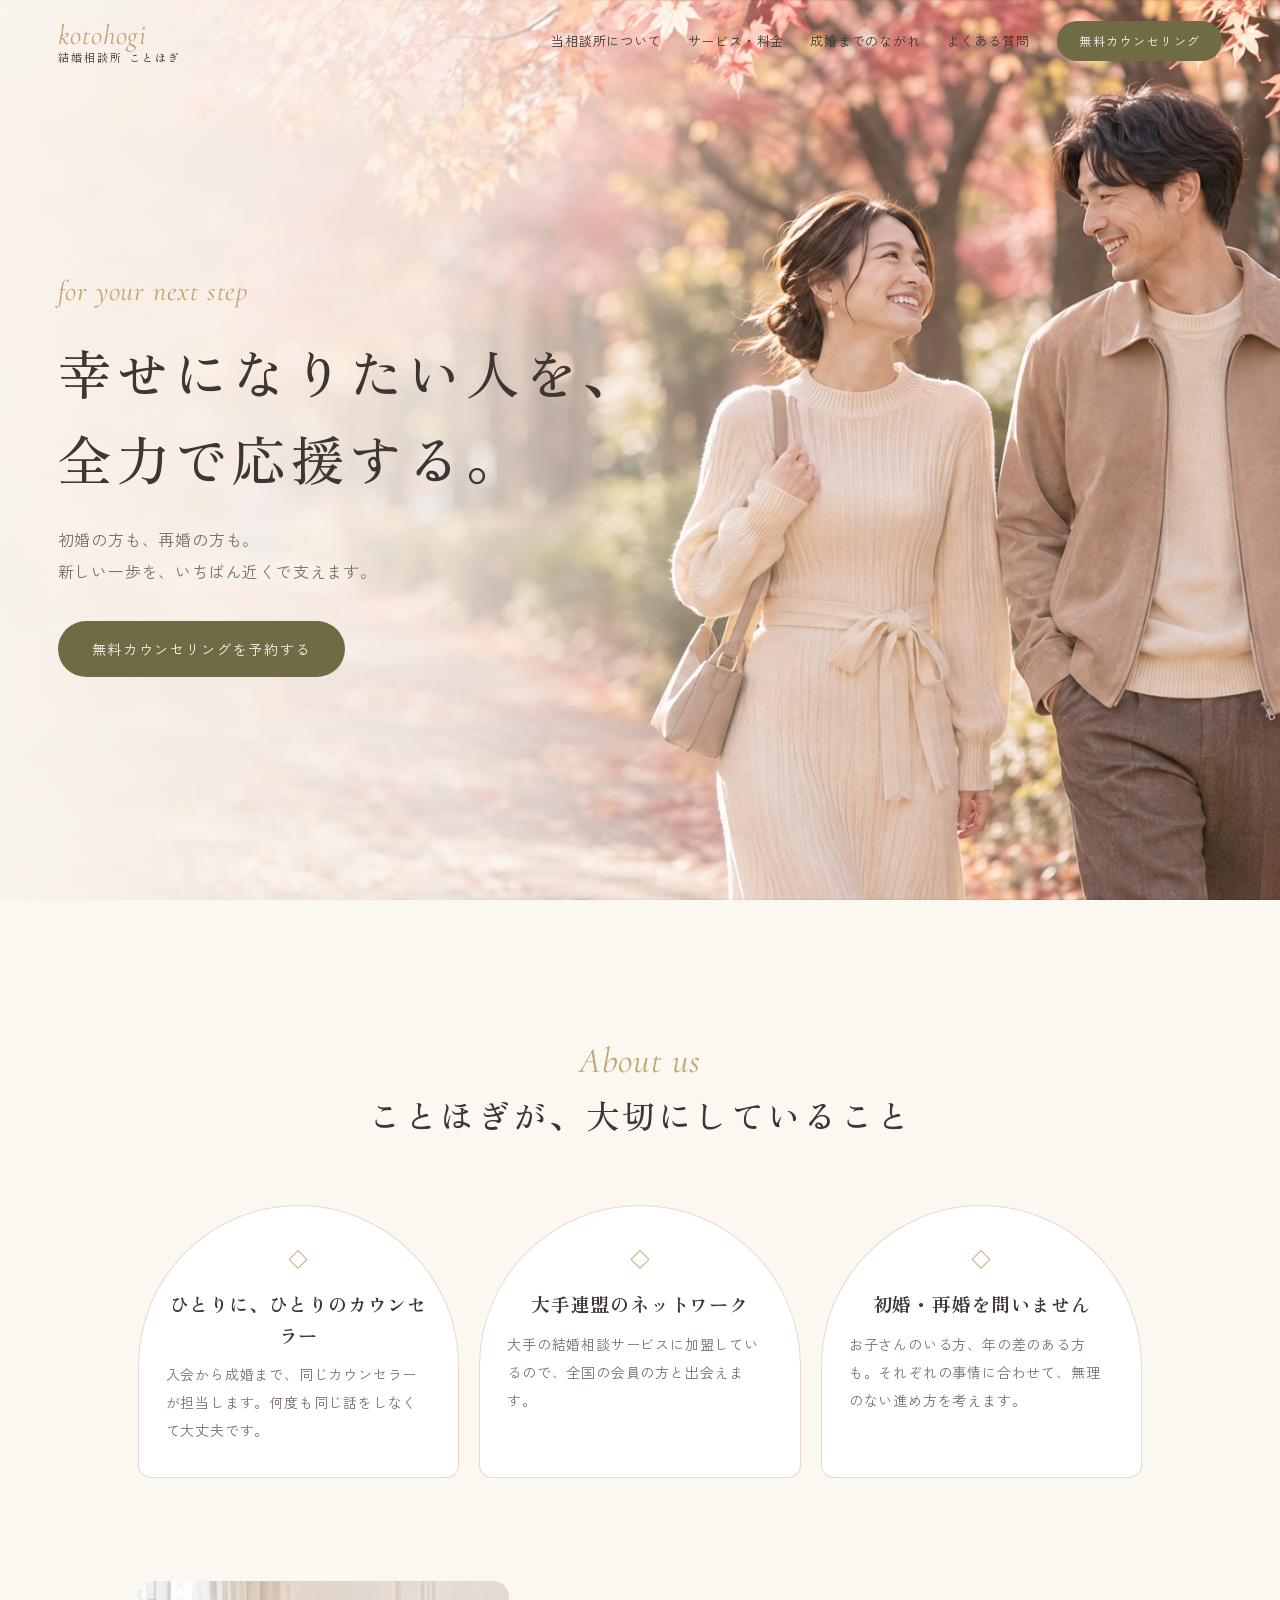
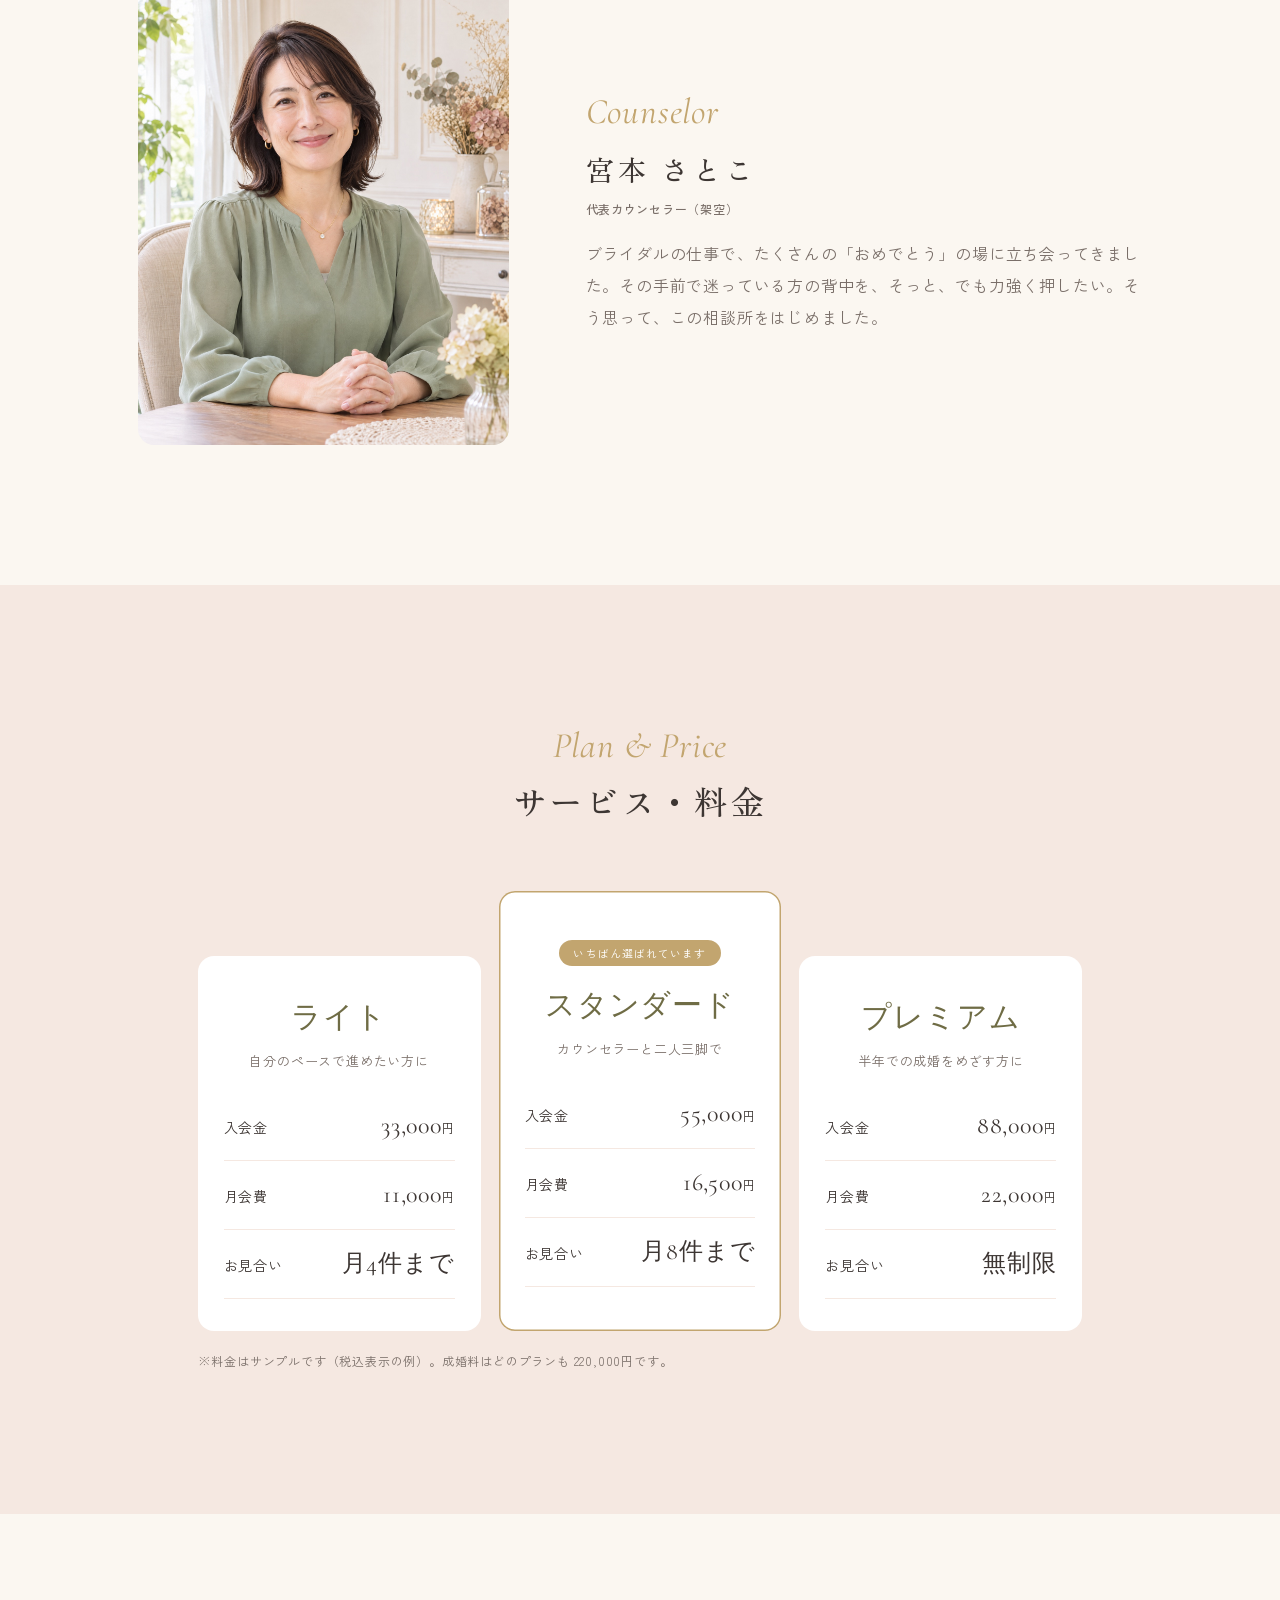
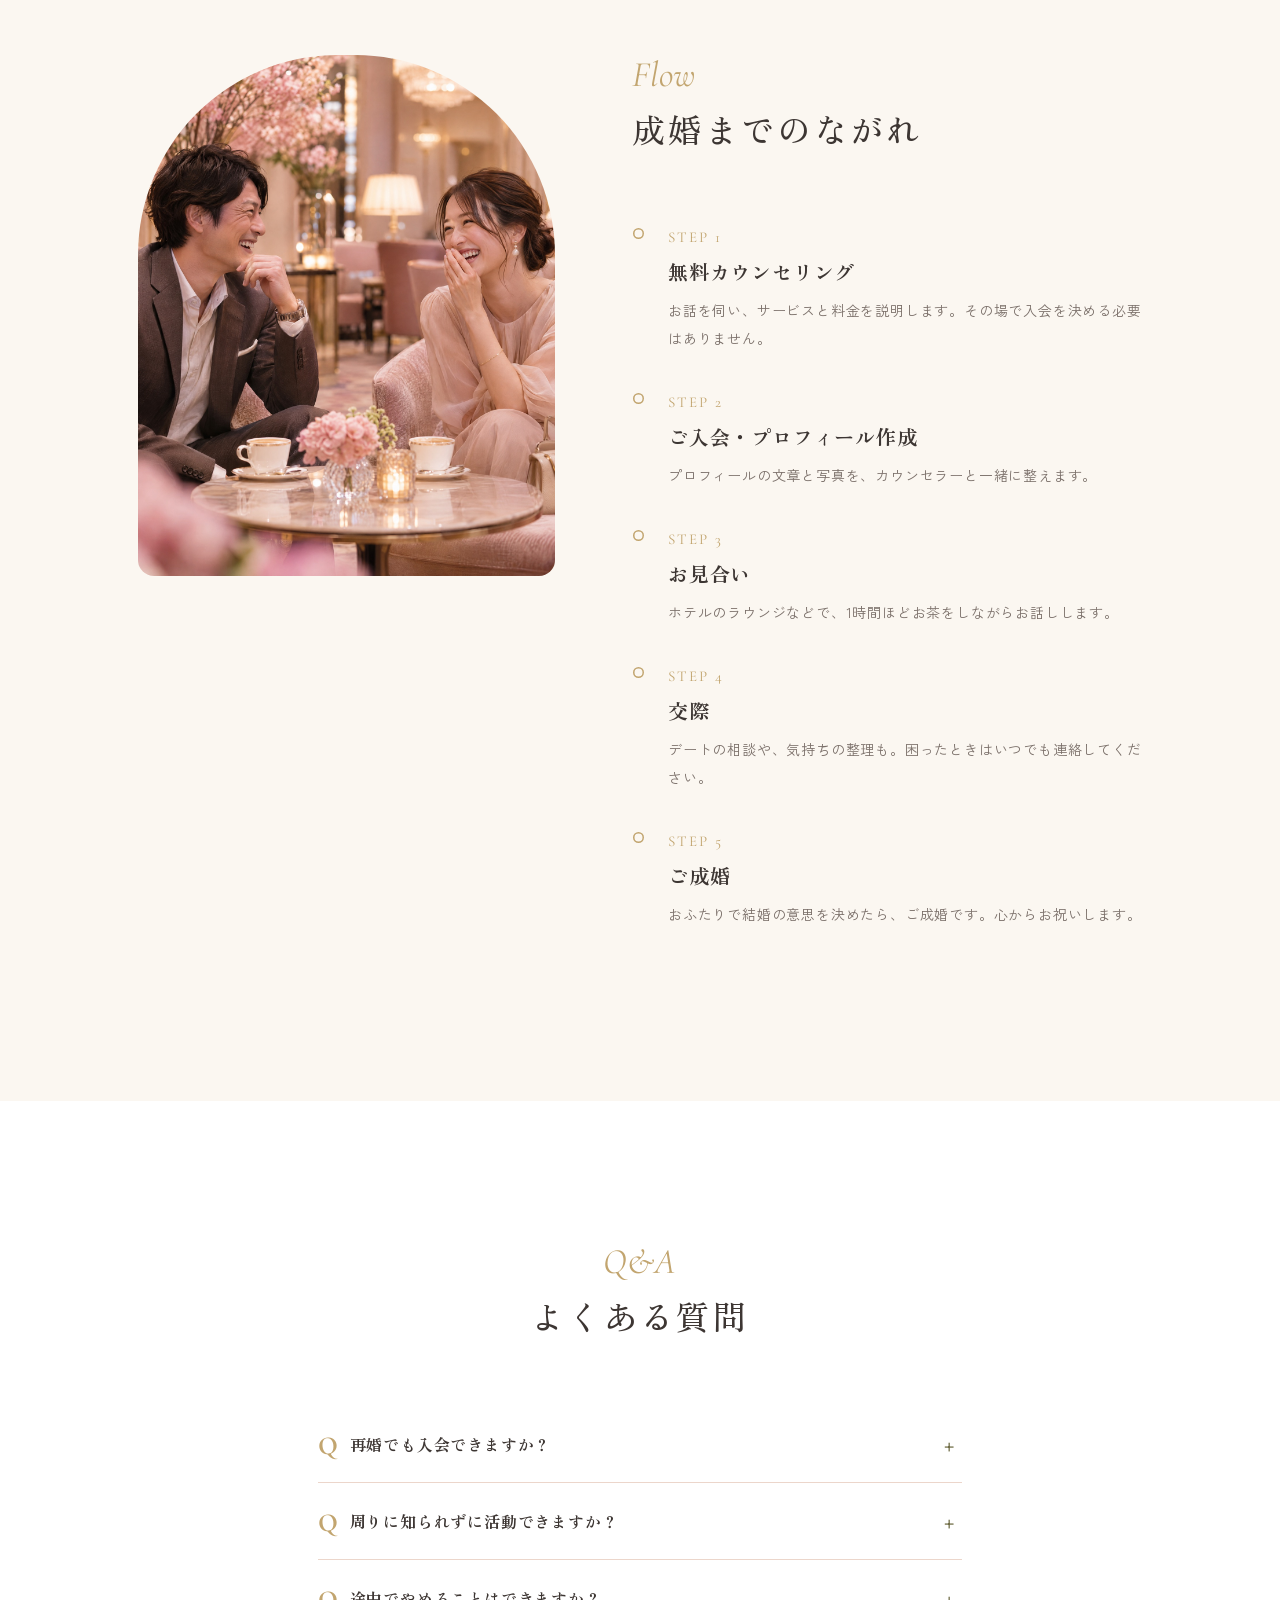
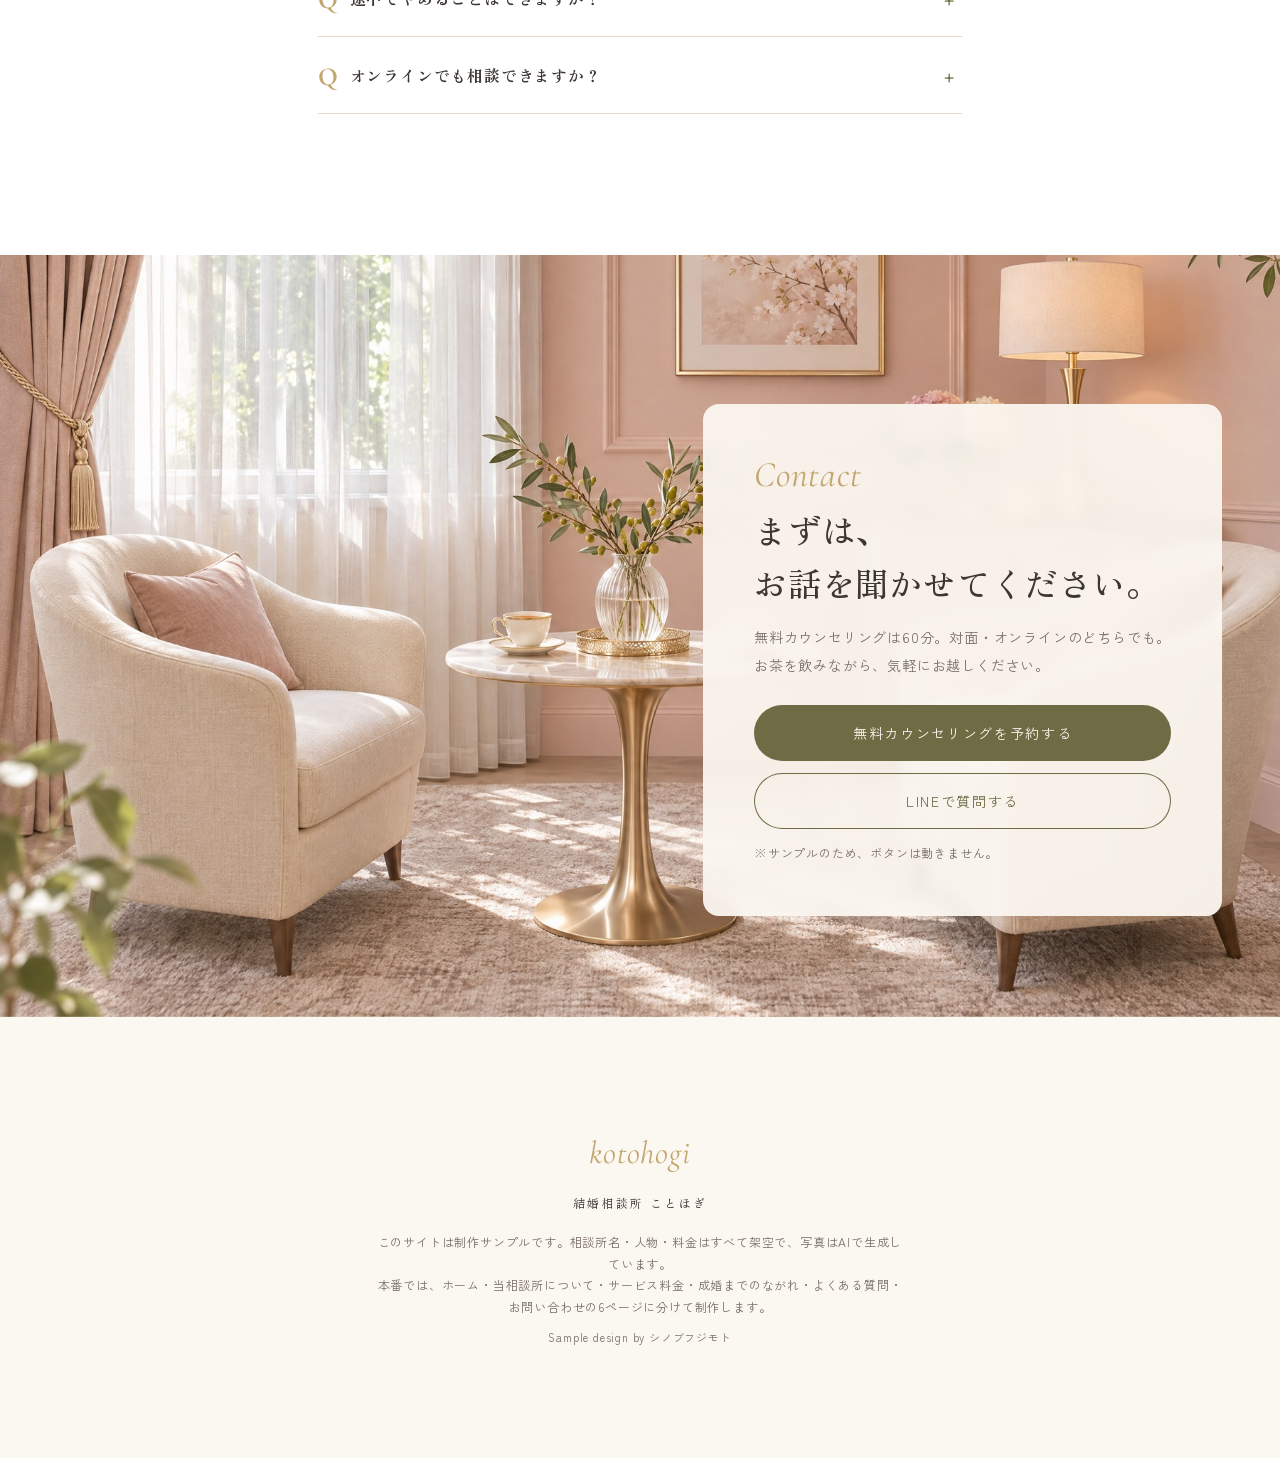
==== index.html @ 4674570c "Website sample (fictional, AI photos) Co-Authored-By: Claude Opus 5.5 <noreply@anthropic.com>" ====
<!doctype html>
<html lang="ja">
<head>
<meta charset="utf-8">
<meta name="viewport" content="width=device-width, initial-scale=1">
<meta name="robots" content="noindex, nofollow">
<title>結婚相談所 ことほぎ（サンプル）</title>
<meta name="description" content="結婚相談所のホームページのサンプル。相談所名・人物・料金はすべて架空です。">
<link rel="preconnect" href="https://fonts.googleapis.com">
<link rel="preconnect" href="https://fonts.gstatic.com" crossorigin>
<link href="https://fonts.googleapis.com/css2?family=Cormorant+Garamond:ital,wght@0,400;1,400&family=Zen+Old+Mincho:wght@500;700&family=Zen+Kaku+Gothic+New:wght@400;500;700&display=swap" rel="stylesheet">
<link rel="stylesheet" href="style.css?v=1">
<script>document.documentElement.classList.add('js');if(matchMedia('(prefers-reduced-motion: reduce)').matches)document.documentElement.classList.add('is-reduced');</script>
</head>
<body>

<header class="header">
  <a class="logo" href="#top" aria-label="ことほぎ トップへ"><span class="logo_en">kotohogi</span><span class="logo_ja">結婚相談所 ことほぎ</span></a>
  <nav class="nav" aria-label="サイト内">
    <a href="#about">当相談所について</a><a href="#plan">サービス・料金</a><a href="#flow">成婚までのながれ</a><a href="#faq">よくある質問</a>
  </nav>
  <a class="btn btn--sm" href="#contact">無料カウンセリング</a>
</header>

<main id="top">

  <section class="hero">
    <div class="hero_photo" data-open-photo><img src="photos/hero.jpg" alt="並木道を並んで歩く男女" width="1800" height="1012" fetchpriority="high"></div>
    <div class="hero_body">
      <p class="hero_en" data-open="1"><i>for your next step</i></p>
      <h1 class="hero_copy" data-open="2"><span>幸せになりたい人を、</span><span>全力で応援する。</span></h1>
      <p class="hero_lead" data-open="3">初婚の方も、再婚の方も。<br>新しい一歩を、いちばん近くで支えます。</p>
      <div data-open="4"><a class="btn" href="#contact">無料カウンセリングを予約する</a></div>
    </div>
  </section>

  <!-- 当相談所について -->
  <section class="about" id="about">
    <header class="secHead" data-up>
      <p class="secHead_en"><i>About us</i></p>
      <h2 class="secHead_ja">ことほぎが、<br class="sp">大切にしていること</h2>
    </header>
    <ul class="about_list" data-each>
      <li data-up><span class="about_icon" aria-hidden="true">◇</span><h3>ひとりに、ひとりのカウンセラー</h3><p>入会から成婚まで、同じカウンセラーが担当します。何度も同じ話をしなくて大丈夫です。</p></li>
      <li data-up><span class="about_icon" aria-hidden="true">◇</span><h3>大手連盟のネットワーク</h3><p>大手の結婚相談サービスに加盟しているので、全国の会員の方と出会えます。</p></li>
      <li data-up><span class="about_icon" aria-hidden="true">◇</span><h3>初婚・再婚を問いません</h3><p>お子さんのいる方、年の差のある方も。それぞれの事情に合わせて、無理のない進め方を考えます。</p></li>
    </ul>
    <div class="counselor">
      <div class="counselor_photo" data-reveal><img src="photos/counselor.jpg" alt="カウンセラーの宮本さん" width="1440" height="1800" loading="lazy"></div>
      <div class="counselor_body" data-each>
        <p class="secHead_en" data-up><i>Counselor</i></p>
        <h3 class="counselor_name" data-up>宮本 さとこ<small>代表カウンセラー（架空）</small></h3>
        <p class="counselor_text" data-up>ブライダルの仕事で、たくさんの「おめでとう」の場に立ち会ってきました。その手前で迷っている方の背中を、そっと、でも力強く押したい。そう思って、この相談所をはじめました。</p>
      </div>
    </div>
  </section>

  <!-- サービス・料金 -->
  <section class="plan" id="plan">
    <header class="secHead" data-up>
      <p class="secHead_en"><i>Plan &amp; Price</i></p>
      <h2 class="secHead_ja">サービス・料金</h2>
    </header>
    <div class="plan_list" data-each>
      <article class="pCard" data-up>
        <h3>ライト</h3><p class="pCard_for">自分のペースで進めたい方に</p>
        <dl><div><dt>入会金</dt><dd>33,000<small>円</small></dd></div><div><dt>月会費</dt><dd>11,000<small>円</small></dd></div><div><dt>お見合い</dt><dd>月4件まで</dd></div></dl>
      </article>
      <article class="pCard pCard--main" data-up>
        <p class="pCard_tag">いちばん選ばれています</p>
        <h3>スタンダード</h3><p class="pCard_for">カウンセラーと二人三脚で</p>
        <dl><div><dt>入会金</dt><dd>55,000<small>円</small></dd></div><div><dt>月会費</dt><dd>16,500<small>円</small></dd></div><div><dt>お見合い</dt><dd>月8件まで</dd></div></dl>
      </article>
      <article class="pCard" data-up>
        <h3>プレミアム</h3><p class="pCard_for">半年での成婚をめざす方に</p>
        <dl><div><dt>入会金</dt><dd>88,000<small>円</small></dd></div><div><dt>月会費</dt><dd>22,000<small>円</small></dd></div><div><dt>お見合い</dt><dd>無制限</dd></div></dl>
      </article>
    </div>
    <p class="note plan_note" data-up>※料金はサンプルです（税込表示の例）。成婚料はどのプランも 220,000円です。</p>
  </section>

  <!-- 成婚までのながれ -->
  <section class="flow" id="flow">
    <div class="flow_photo" data-reveal><img src="photos/meeting.jpg" alt="ホテルのラウンジで向かい合って笑う男女" width="1440" height="1800" loading="lazy"></div>
    <div class="flow_body">
      <header class="secHead secHead--left" data-up>
        <p class="secHead_en"><i>Flow</i></p>
        <h2 class="secHead_ja">成婚までのながれ</h2>
      </header>
      <div class="flow_track">
      <span class="flow_line" aria-hidden="true" data-grow></span>
      <ol class="flow_list">
        <li data-up><b>STEP 1</b><h3>無料カウンセリング</h3><p>お話を伺い、サービスと料金を説明します。その場で入会を決める必要はありません。</p></li>
        <li data-up><b>STEP 2</b><h3>ご入会・プロフィール作成</h3><p>プロフィールの文章と写真を、カウンセラーと一緒に整えます。</p></li>
        <li data-up><b>STEP 3</b><h3>お見合い</h3><p>ホテルのラウンジなどで、1時間ほどお茶をしながらお話しします。</p></li>
        <li data-up><b>STEP 4</b><h3>交際</h3><p>デートの相談や、気持ちの整理も。困ったときはいつでも連絡してください。</p></li>
        <li data-up><b>STEP 5</b><h3>ご成婚</h3><p>おふたりで結婚の意思を決めたら、ご成婚です。心からお祝いします。</p></li>
      </ol>
      </div>
    </div>
  </section>

  <!-- よくある質問 -->
  <section class="faq" id="faq">
    <header class="secHead" data-up>
      <p class="secHead_en"><i>Q&amp;A</i></p>
      <h2 class="secHead_ja">よくある質問</h2>
    </header>
    <div class="faq_list" data-each>
      <details data-up><summary>再婚でも入会できますか？</summary><div><p>はい、もちろんです。再婚の方や、お子さんのいる方も多く活動されています。</p></div></details>
      <details data-up><summary>周りに知られずに活動できますか？</summary><div><p>プロフィールは会員の方しか見られません。お知り合いに見つからないよう、表示を調整することもできます。</p></div></details>
      <details data-up><summary>途中でやめることはできますか？</summary><div><p>いつでも退会できます。退会の手続きに費用はかかりません。</p></div></details>
      <details data-up><summary>オンラインでも相談できますか？</summary><div><p>無料カウンセリングも、入会後の面談も、オンラインで受けられます。</p></div></details>
    </div>
  </section>

  <!-- お問い合わせ -->
  <section class="contact" id="contact" data-bar-end>
    <div class="contact_photo"><img data-parallax src="photos/room.jpg" alt="アイボリーの椅子が向かい合うカウンセリングルーム" width="1800" height="1350" loading="lazy"></div>
    <div class="contact_card" data-each>
      <p class="secHead_en" data-up><i>Contact</i></p>
      <h2 class="contact_h" data-up>まずは、<br>お話を聞かせてください。</h2>
      <p class="contact_text" data-up>無料カウンセリングは60分。対面・オンラインのどちらでも。<br>お茶を飲みながら、気軽にお越しください。</p>
      <div class="contact_btns" data-up>
        <a class="btn" href="#contact">無料カウンセリングを予約する</a>
        <a class="btn btn--line" href="#contact">LINEで質問する</a>
      </div>
      <p class="note" data-up>※サンプルのため、ボタンは動きません。</p>
    </div>
  </section>

</main>

<footer class="footer">
  <p class="footer_logo"><i>kotohogi</i><span>結婚相談所 ことほぎ</span></p>
  <p class="footer_note">このサイトは制作サンプルです。相談所名・人物・料金はすべて架空で、写真はAIで生成しています。<br>本番では、ホーム・当相談所について・サービス料金・成婚までのながれ・よくある質問・お問い合わせの6ページに分けて制作します。</p>
  <p class="footer_copy">Sample design by シノブフジモト</p>
</footer>

<nav class="spBar" aria-label="ご予約"><a href="#plan">料金を見る</a><a href="#contact">無料カウンセリング</a></nav>

<script src="vendor/gsap.min.js"></script>
<script src="vendor/ScrollTrigger.min.js"></script>
<script src="vendor/lenis.min.js"></script>
<script src="main.js?v=1"></script>
</body>
</html>
---- style.css ----
:root {
  --ivory: #fbf7f1;
  --pinkbeige: #ecd6cb;   /* 温かみのあるピンクベージュ */
  --pinkbeige2: #f5e8e1;
  --gold: #c2a56f;        /* シャンパンゴールド */
  --olive: #6f6c45;
  --sage: #a9b79e;
  --ink: #3d3633;
  --muted: #7a6f69;
  --en: "Cormorant Garamond", serif;
  --mincho: "Zen Old Mincho", serif;
  --jp: "Zen Kaku Gothic New", "Hiragino Sans", sans-serif;
  --ease-out: cubic-bezier(0.23, 1, 0.32, 1);
  --gutter: clamp(16px, 4.5vw, 72px);
  --max: 1120px;
}
*, *::before, *::after { box-sizing: border-box; }
html { -webkit-text-size-adjust: 100%; }
body { margin: 0; background: var(--ivory); color: var(--ink); font-family: var(--jp); font-size: 16px; line-height: 2; letter-spacing: .05em; overflow-x: hidden; }
img { display: block; max-width: 100%; height: auto; }
a { color: inherit; }
h1, h2, h3, p, dl, dd, ul, ol { margin: 0; padding: 0; }
ul, ol { list-style: none; }
:focus-visible { outline: 1.5px solid var(--olive); outline-offset: 4px; }
.note { font-size: 12px; color: var(--muted); }
.sp { display: none; }

.btn { display: inline-flex; align-items: center; justify-content: center; min-height: 56px; padding: 0 34px; border-radius: 999px; background: var(--olive); color: var(--ivory); text-decoration: none; font-size: 14px; letter-spacing: .12em; transition: background-color .3s ease, transform .16s var(--ease-out); }
.btn:active { transform: scale(.97); }
.btn--sm { min-height: 40px; padding: 0 22px; font-size: 12px; }
.btn--line { background: transparent; color: var(--olive); box-shadow: inset 0 0 0 1px var(--olive); }
@media (hover: hover) and (pointer: fine) { .btn:hover { background: #5d5a39; } .btn--line:hover { background: var(--pinkbeige2); } }

.header { position: fixed; inset: 0 0 auto; z-index: 50; display: flex; align-items: center; gap: 28px; padding: 20px var(--gutter); transition: background-color .4s ease, padding .4s var(--ease-out); }
.header.is-solid { background: rgba(251,247,241,.94); backdrop-filter: blur(10px); padding-block: 12px; box-shadow: 0 1px 0 rgba(194,165,111,.25); }
.logo { text-decoration: none; display: flex; flex-direction: column; line-height: 1.1; }
.logo_en { font-family: var(--en); font-style: italic; font-size: 28px; color: var(--gold); }
.logo_ja { font-family: var(--mincho); font-size: 11px; letter-spacing: .2em; }
.nav { display: flex; gap: 26px; margin-left: auto; font-size: 13px; }
.nav a { text-decoration: none; position: relative; }
.nav a::after { content: ""; position: absolute; left: 0; right: 0; bottom: -4px; height: 1px; background: var(--gold); transform: scaleX(0); transition: transform .35s var(--ease-out); }
@media (hover: hover) and (pointer: fine) { .nav a:hover::after { transform: scaleX(1); } }

/* 最初の画面 */
.hero { position: relative; min-height: 100svh; display: flex; align-items: center; padding: 120px var(--gutter) 80px; overflow: hidden; }
.hero_photo { position: absolute; inset: 0; z-index: -1; }
.hero_photo img { width: 100%; height: 100%; object-fit: cover; object-position: 65% 50%; }
.hero::after { content: ""; position: absolute; inset: 0; z-index: -1; background: linear-gradient(90deg, rgba(251,247,241,.92) 0%, rgba(251,247,241,.6) 36%, rgba(251,247,241,0) 62%); }
.hero_en { font-family: var(--en); font-size: clamp(22px, 2.2vw, 30px); color: var(--gold); }
.hero_copy { font-family: var(--mincho); font-weight: 500; font-size: clamp(34px, 4.2vw, 60px); line-height: 1.6; letter-spacing: .08em; margin-top: 10px; }
.hero_copy span { display: block; white-space: nowrap; }
.hero_lead { margin: 22px 0 34px; color: var(--muted); }

section { padding-block: clamp(96px, 11vw, 160px); }
.hero, .contact { padding-block: 0; }
.hero { padding-block: 120px 80px; }
.secHead { text-align: center; margin-bottom: clamp(44px, 5vw, 72px); padding-inline: var(--gutter); }
.secHead--left { text-align: left; padding-inline: 0; }
.secHead_en { font-family: var(--en); font-size: clamp(26px, 2.8vw, 38px); color: var(--gold); line-height: 1.1; }
.secHead_ja { font-family: var(--mincho); font-weight: 500; font-size: clamp(24px, 2.6vw, 34px); line-height: 1.6; letter-spacing: .1em; margin-top: 8px; }

/* 当相談所について */
.about_list { max-width: var(--max); margin-inline: auto; padding-inline: var(--gutter); display: grid; grid-template-columns: repeat(3, minmax(0, 1fr)); gap: 20px; }
.about_list li { background: #fff; padding: 34px 28px; border-radius: 200px 200px 16px 16px; text-align: center; box-shadow: inset 0 0 0 1px var(--pinkbeige); }
.about_icon { color: var(--gold); font-size: 20px; }
.about_list h3 { font-family: var(--mincho); font-weight: 700; font-size: 19px; margin-top: 10px; line-height: 1.6; }
.about_list p { margin-top: 10px; font-size: 14px; color: var(--muted); text-align: left; }
.counselor { max-width: var(--max); margin: clamp(64px, 8vw, 110px) auto 0; padding-inline: var(--gutter); display: grid; grid-template-columns: minmax(0, .8fr) minmax(0, 1.2fr); gap: clamp(32px, 6vw, 96px); align-items: center; }
.counselor_photo { border-radius: 16px; overflow: hidden; aspect-ratio: 4 / 5; max-width: 400px; }
.counselor_photo img { width: 100%; height: 100%; object-fit: cover; }
.counselor_name { font-family: var(--mincho); font-weight: 500; font-size: 28px; letter-spacing: .14em; margin-top: 10px; }
.counselor_name small { display: block; font-family: var(--jp); font-size: 12px; color: var(--muted); letter-spacing: .06em; }
.counselor_text { margin-top: 16px; color: var(--muted); }

/* サービス・料金 */
.plan { background: var(--pinkbeige2); }
.plan_list { max-width: 1000px; margin-inline: auto; padding-inline: var(--gutter); display: grid; grid-template-columns: repeat(3, minmax(0, 1fr)); gap: 18px; align-items: end; }
.pCard { background: #fff; border-radius: 16px; padding: 32px 26px; text-align: center; }
.pCard--main { padding-block: 44px; box-shadow: inset 0 0 0 1.5px var(--gold); }
.pCard_tag { display: inline-block; font-size: 11px; letter-spacing: .1em; color: #fff; background: var(--gold); padding: 2px 14px; border-radius: 999px; margin-bottom: 10px; }
.pCard h3 { font-family: var(--en); font-size: 30px; font-weight: 400; color: var(--olive); }
.pCard_for { font-size: 13px; color: var(--muted); }
.pCard dl { margin-top: 18px; text-align: left; }
.pCard dl div { display: flex; justify-content: space-between; align-items: baseline; padding: 10px 0; border-bottom: 1px solid var(--pinkbeige2); font-size: 14px; }
.pCard dd { font-family: var(--en); font-size: 24px; }
.pCard dd small { font-family: var(--jp); font-size: 12px; }
.plan_note { max-width: 1000px; margin: 18px auto 0; padding-inline: var(--gutter); }

/* 成婚までのながれ */
.flow { max-width: var(--max); margin-inline: auto; padding-inline: var(--gutter); display: grid; grid-template-columns: minmax(0, .9fr) minmax(0, 1.1fr); gap: clamp(32px, 6vw, 96px); align-items: start; }
.flow_photo { position: sticky; top: 110px; border-radius: 200px 200px 16px 16px; overflow: hidden; aspect-ratio: 4 / 5; }
.flow_photo img { width: 100%; height: 100%; object-fit: cover; }
.flow_track { position: relative; }
.flow_list { position: relative; padding-left: 36px; }
.flow_line { position: absolute; left: 6px; top: 10px; bottom: 10px; width: 1px; background: var(--gold); transform-origin: top; }
.flow_list li { position: relative; padding-bottom: 32px; }
.flow_list li::before { content: ""; position: absolute; left: -35px; top: 9px; width: 11px; height: 11px; border-radius: 50%; background: var(--ivory); box-shadow: inset 0 0 0 1.5px var(--gold); }
.flow_list b { font-family: var(--en); font-weight: 400; font-size: 15px; color: var(--gold); letter-spacing: .14em; }
.flow_list h3 { font-family: var(--mincho); font-weight: 700; font-size: 20px; }
.flow_list p { font-size: 14px; color: var(--muted); margin-top: 4px; }

/* よくある質問 */
.faq { background: #fff; }
.faq_list { max-width: 760px; margin-inline: auto; padding-inline: var(--gutter); }
.faq details { border-bottom: 1px solid var(--pinkbeige); }
.faq summary { list-style: none; cursor: pointer; padding: 22px 44px 22px 2em; position: relative; font-family: var(--mincho); font-weight: 700; font-size: 16px; }
.faq summary::-webkit-details-marker { display: none; }
.faq summary::before { content: "Q"; position: absolute; left: 0; top: 14px; font-family: var(--en); font-size: 26px; color: var(--gold); }
.faq summary::after { content: "+"; position: absolute; right: 8px; top: 50%; transform: translateY(-50%); font-family: var(--en); font-size: 26px; color: var(--olive); transition: transform .3s var(--ease-out); }
.faq details[open] summary::after { transform: translateY(-50%) rotate(45deg); }
.faq details > div { padding: 0 0 22px 2em; color: var(--muted); font-size: 15px; }
@supports (interpolate-size: allow-keywords) {
  :root { interpolate-size: allow-keywords; }
  .faq details::details-content { height: 0; overflow: clip; transition: height .35s var(--ease-out), content-visibility .35s allow-discrete; }
  .faq details[open]::details-content { height: auto; }
}

/* お問い合わせ */
.contact { position: relative; min-height: 90vh; display: flex; align-items: center; justify-content: flex-end; padding: 80px var(--gutter); overflow: hidden; }
.contact_photo { position: absolute; inset: 0; z-index: -1; overflow: hidden; }
.contact_photo img { width: 100%; height: 116%; object-fit: cover; margin-top: -8%; }
.contact_card { background: rgba(251,247,241,.94); backdrop-filter: blur(6px); border-radius: 16px; padding: clamp(32px, 4vw, 56px); max-width: 580px; }
.contact_h { font-family: var(--mincho); font-weight: 500; font-size: clamp(24px, 2.6vw, 34px); line-height: 1.6; margin-top: 8px; }
.contact_text { margin-top: 14px; color: var(--muted); font-size: 14px; }
.contact_btns { display: grid; gap: 12px; margin: 26px 0 12px; }

.footer { text-align: center; padding: 56px var(--gutter) 110px; }
.footer_logo i { display: block; font-family: var(--en); font-size: 32px; color: var(--gold); }
.footer_logo span { font-family: var(--mincho); font-size: 12px; letter-spacing: .2em; }
.footer_note { margin: 14px auto 0; max-width: 44em; font-size: 12px; color: var(--muted); line-height: 1.8; }
.footer_copy { margin-top: 8px; font-size: 11px; color: var(--muted); }

.spBar { display: none; }

.js [data-up], .js [data-open], .js .header { opacity: 0; }
.js [data-up] { transform: translateY(24px); }

@media (max-width: 1000px) { .nav { display: none; } .header .btn { margin-left: auto; } }

@media (max-width: 760px) {
  body { font-size: 15px; }
  .sp { display: inline; }
  .header .btn { display: none; }
  .hero { align-items: flex-end; padding-bottom: 64px; }
  .hero::after { background: linear-gradient(0deg, rgba(251,247,241,.96) 0%, rgba(251,247,241,.82) 40%, rgba(251,247,241,0) 70%); }
  .hero_photo img { object-position: 72% 30%; }
  .hero_copy { font-size: clamp(26px, 7.6vw, 32px); }
  .hero_lead { font-size: 14px; margin: 14px 0 24px; }
  .hero .btn { width: 100%; }
  .about_list, .plan_list { grid-template-columns: 1fr; }
  .counselor, .flow { grid-template-columns: 1fr; }
  .counselor_photo { max-width: 260px; margin: 0 auto; }
  .flow_photo { position: static; aspect-ratio: 4 / 3.6; border-radius: 140px 140px 16px 16px; }
  .contact { min-height: 0; padding-top: 220px; justify-content: stretch; }
  .contact_card { max-width: none; }
  .spBar { display: grid; grid-template-columns: 1fr 1.4fr; gap: 8px; position: fixed; z-index: 60; left: 0; right: 0; bottom: 0; padding: 10px 12px calc(10px + env(safe-area-inset-bottom)); background: rgba(251,247,241,.95); backdrop-filter: blur(10px); box-shadow: 0 -1px 0 rgba(194,165,111,.3); transform: translateY(110%); transition: transform .45s var(--ease-out); }
  .spBar.is-on { transform: none; }
  .spBar a { display: flex; align-items: center; justify-content: center; min-height: 48px; border-radius: 999px; text-decoration: none; font-size: 14px; box-shadow: inset 0 0 0 1px var(--olive); color: var(--olive); }
  .spBar a + a { background: var(--olive); color: var(--ivory); box-shadow: none; }
}

@media (prefers-reduced-motion: reduce) {
  .js [data-up], .js [data-open], .js .header { opacity: 1; transform: none; }
}
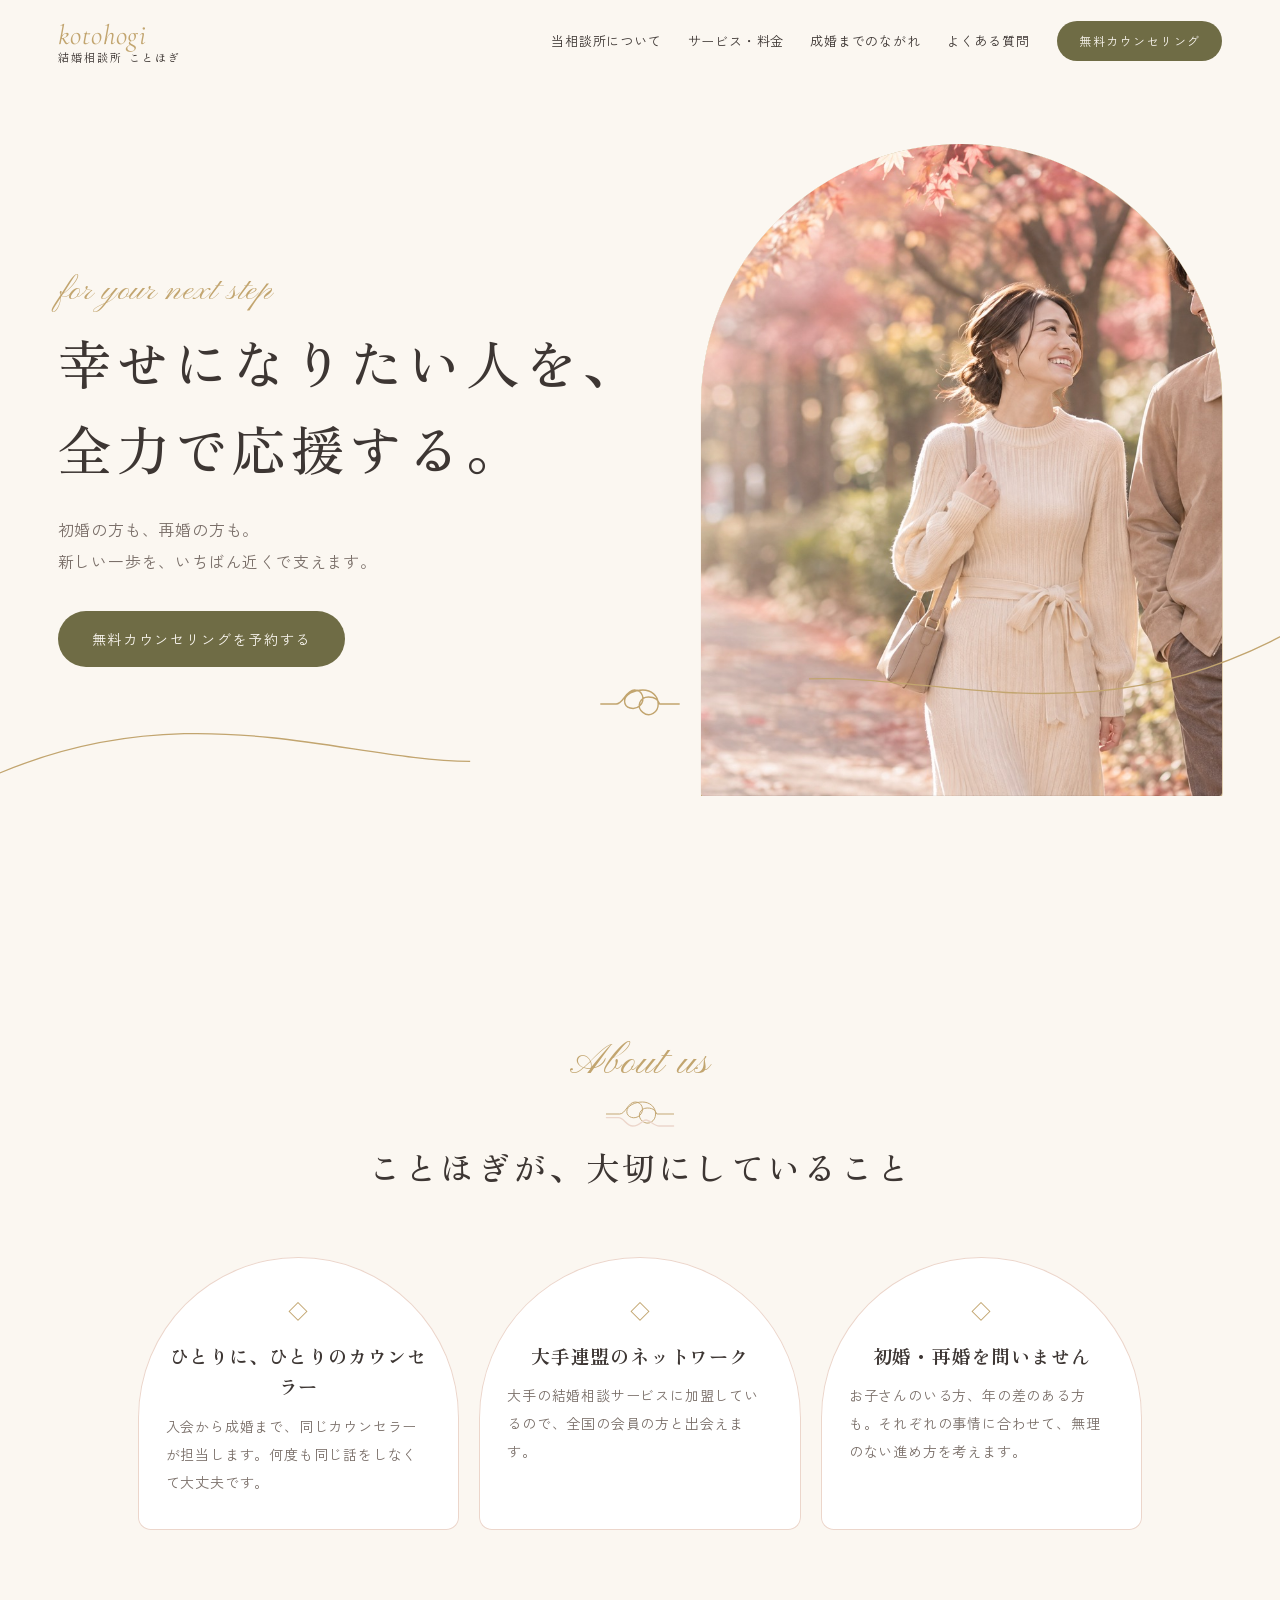
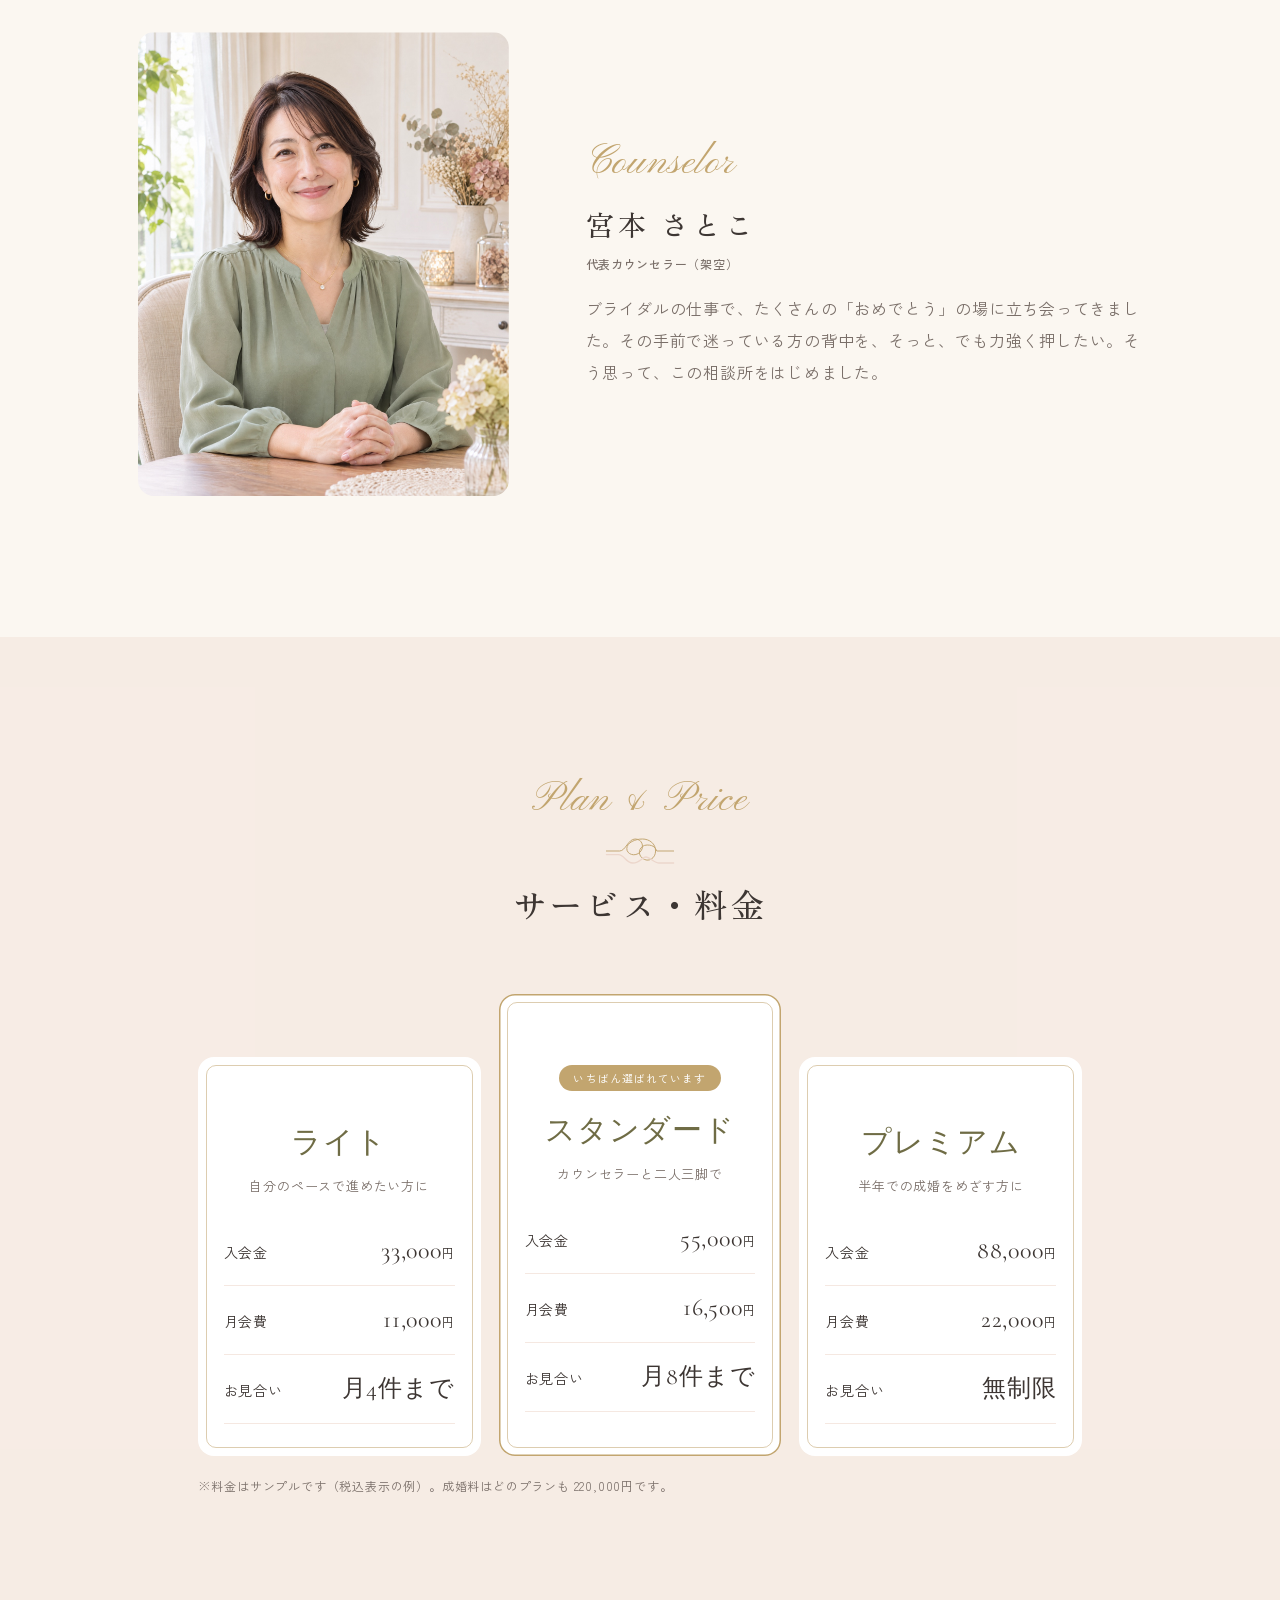
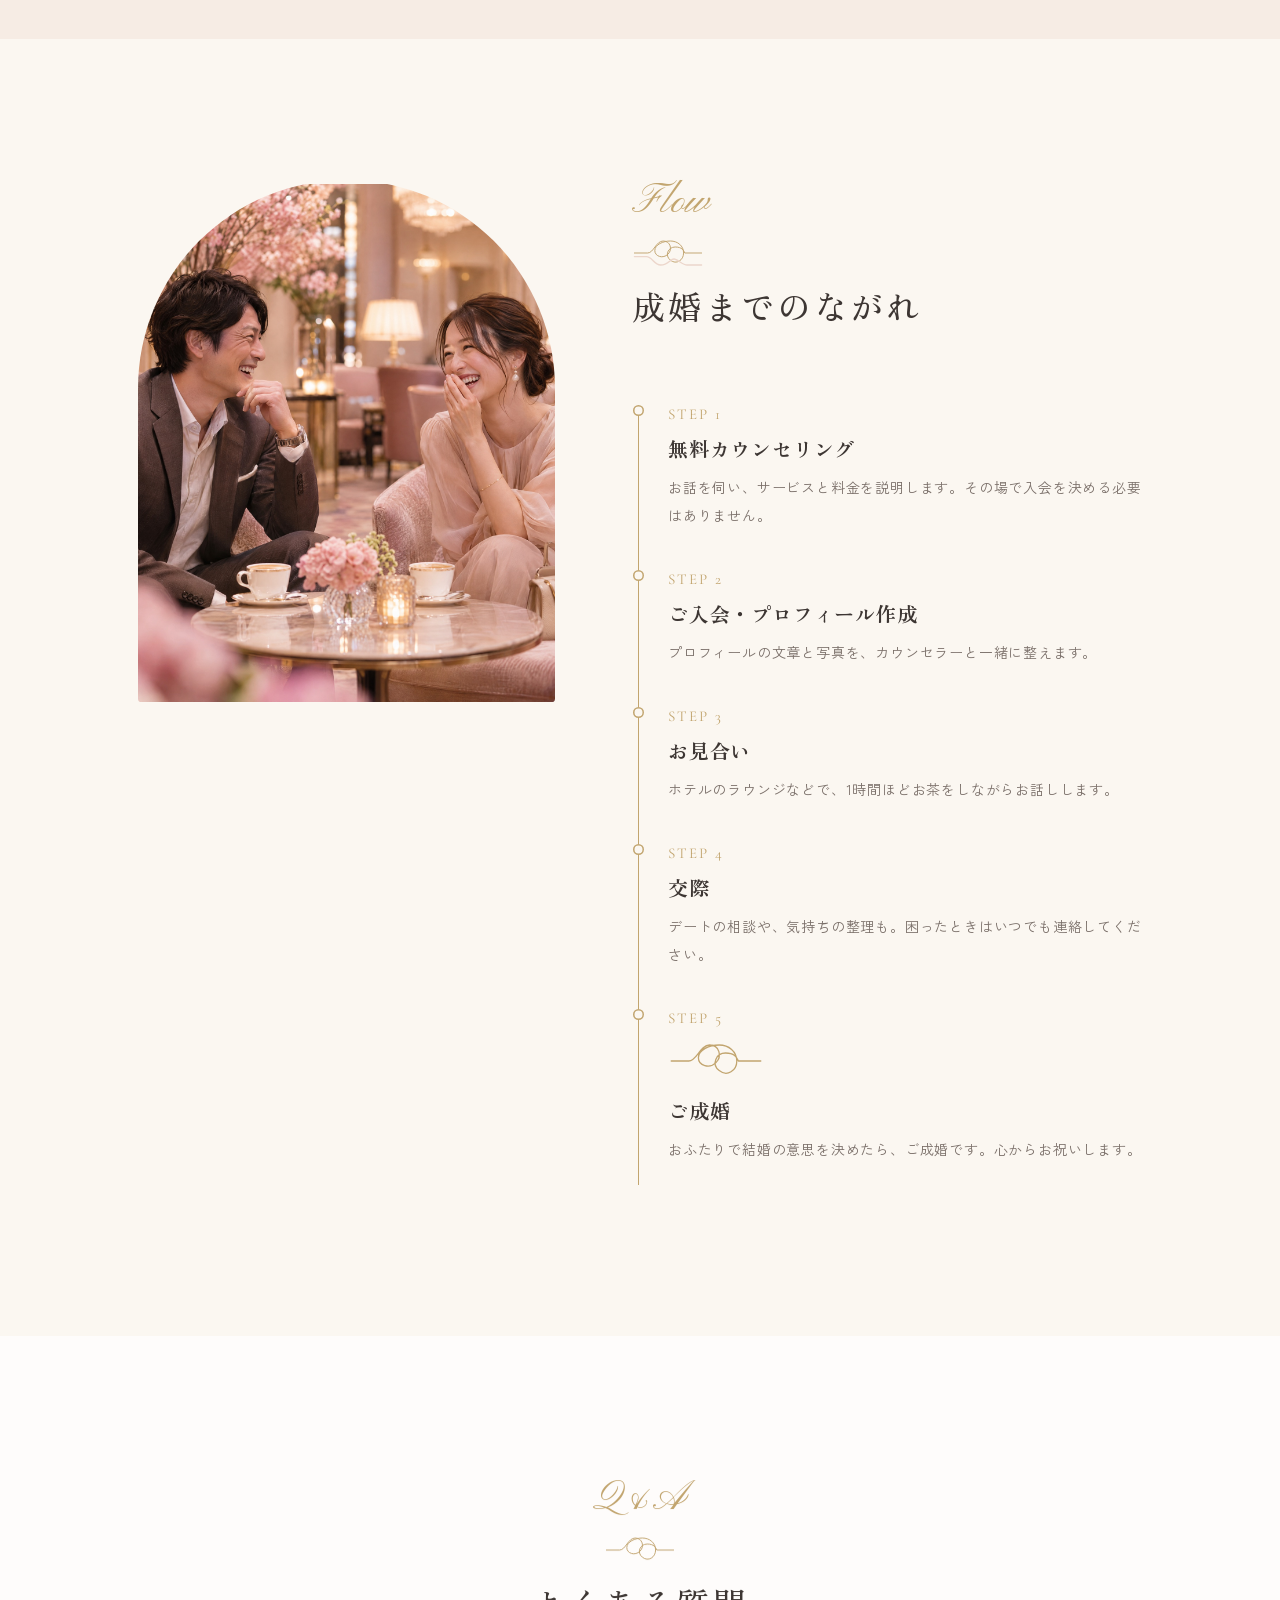
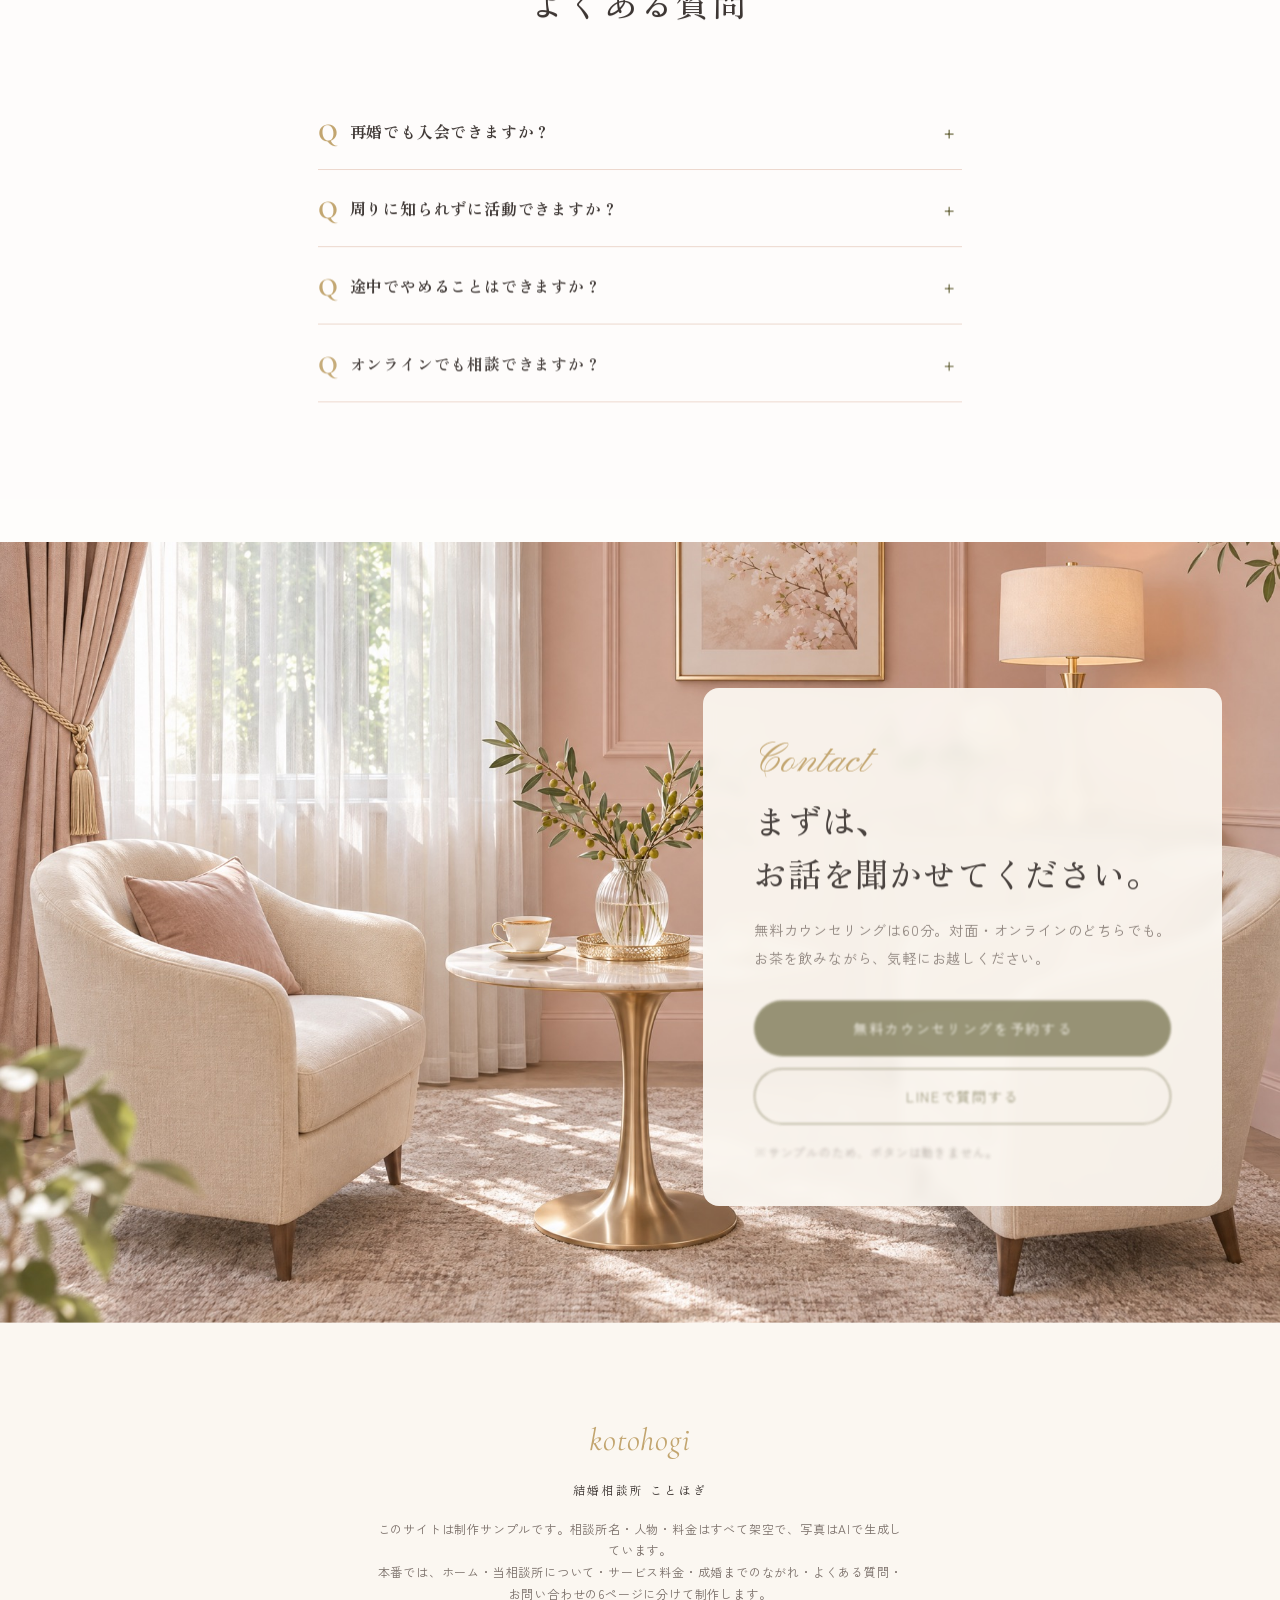
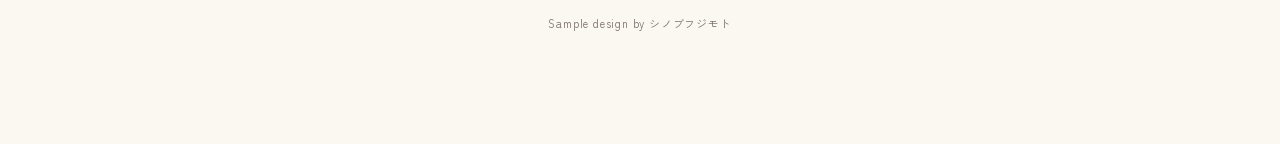
==== commit 8afd2a15: "v2: theme-specific illustrations and motion (no shared skeleton) Co-Authored-By: Claude Opus 5.5 <no" ====
--- a/index.html
+++ b/index.html
@@ -8,11 +8,13 @@
 <meta name="description" content="結婚相談所のホームページのサンプル。相談所名・人物・料金はすべて架空です。">
 <link rel="preconnect" href="https://fonts.googleapis.com">
 <link rel="preconnect" href="https://fonts.gstatic.com" crossorigin>
-<link href="https://fonts.googleapis.com/css2?family=Cormorant+Garamond:ital,wght@0,400;1,400&family=Zen+Old+Mincho:wght@500;700&family=Zen+Kaku+Gothic+New:wght@400;500;700&display=swap" rel="stylesheet">
-<link rel="stylesheet" href="style.css?v=1">
+<link href="https://fonts.googleapis.com/css2?family=Cormorant+Garamond:ital,wght@0,400;1,400&family=Pinyon+Script&family=Zen+Old+Mincho:wght@500;700&family=Zen+Kaku+Gothic+New:wght@400;500;700&display=swap" rel="stylesheet">
+<link rel="stylesheet" href="style.css?v=2">
 <script>document.documentElement.classList.add('js');if(matchMedia('(prefers-reduced-motion: reduce)').matches)document.documentElement.classList.add('is-reduced');</script>
 </head>
 <body>
+<!-- 読み込み中：金の輪が描かれて、星がきらっと光る -->
+<div class="loader" aria-hidden="true"><svg class="loader_ring" viewBox="0 0 100 100"><circle pathLength="1" cx="50" cy="56" r="30"/><path class="loader_star" d="M50 14l3 8 8 3-8 3-3 8-3-8-8-3 8-3z"/></svg><p class="loader_word">Welcome</p></div>
 
 <header class="header">
   <a class="logo" href="#top" aria-label="ことほぎ トップへ"><span class="logo_en">kotohogi</span><span class="logo_ja">結婚相談所 ことほぎ</span></a>
@@ -23,11 +25,17 @@
 </header>
 
 <main id="top">
+  <svg class="thread" aria-hidden="true"><path pathLength="1" d=""/></svg>
 
   <section class="hero">
-    <div class="hero_photo" data-open-photo><img src="photos/hero.jpg" alt="並木道を並んで歩く男女" width="1800" height="1012" fetchpriority="high"></div>
+    <div class="hero_photo"><img src="photos/hero.jpg" alt="並木道を並んで歩く男女" width="1800" height="1012" fetchpriority="high"></div>
+    <svg class="hero_threads" viewBox="0 0 1000 200" preserveAspectRatio="none" aria-hidden="true">
+      <path class="th th--l" pathLength="1" d="M-10 150 C 200 60, 350 190, 470 110"/>
+      <path class="th th--r" pathLength="1" d="M1010 40 C 800 150, 650 20, 530 110"/>
+    </svg>
+    <svg class="hero_knot" viewBox="0 0 120 60" aria-hidden="true"><path pathLength="1" d="M4 30h22c10 0 14-20 26-20s16 14 8 22-22 4-22-6 14-16 26-16 22 8 22 20-12 20-22 12-4-22 8-22 14 6 16 10h28"/></svg>
     <div class="hero_body">
-      <p class="hero_en" data-open="1"><i>for your next step</i></p>
+      <p class="hero_en" data-open="1">for your next step</p>
       <h1 class="hero_copy" data-open="2"><span>幸せになりたい人を、</span><span>全力で応援する。</span></h1>
       <p class="hero_lead" data-open="3">初婚の方も、再婚の方も。<br>新しい一歩を、いちばん近くで支えます。</p>
       <div data-open="4"><a class="btn" href="#contact">無料カウンセリングを予約する</a></div>
@@ -37,7 +45,8 @@
   <!-- 当相談所について -->
   <section class="about" id="about">
     <header class="secHead" data-up>
-      <p class="secHead_en"><i>About us</i></p>
+      <p class="secHead_en">About us</p>
+      <svg class="knot knot--head" viewBox="0 0 120 60" aria-hidden="true"><path pathLength="1" d="M4 30h22c10 0 14-20 26-20s16 14 8 22-22 4-22-6 14-16 26-16 22 8 22 20-12 20-22 12-4-22 8-22 14 6 16 10h28"/><path pathLength="1" d="M4 36h20c10 0 12 14 24 14s16-10 22-10 14 10 22 10h24"/></svg>
       <h2 class="secHead_ja">ことほぎが、<br class="sp">大切にしていること</h2>
     </header>
     <ul class="about_list" data-each>
@@ -48,7 +57,7 @@
     <div class="counselor">
       <div class="counselor_photo" data-reveal><img src="photos/counselor.jpg" alt="カウンセラーの宮本さん" width="1440" height="1800" loading="lazy"></div>
       <div class="counselor_body" data-each>
-        <p class="secHead_en" data-up><i>Counselor</i></p>
+        <p class="secHead_en" data-up>Counselor</p>
         <h3 class="counselor_name" data-up>宮本 さとこ<small>代表カウンセラー（架空）</small></h3>
         <p class="counselor_text" data-up>ブライダルの仕事で、たくさんの「おめでとう」の場に立ち会ってきました。その手前で迷っている方の背中を、そっと、でも力強く押したい。そう思って、この相談所をはじめました。</p>
       </div>
@@ -58,21 +67,22 @@
   <!-- サービス・料金 -->
   <section class="plan" id="plan">
     <header class="secHead" data-up>
-      <p class="secHead_en"><i>Plan &amp; Price</i></p>
+      <p class="secHead_en">Plan &amp; Price</p>
+      <svg class="knot knot--head" viewBox="0 0 120 60" aria-hidden="true"><path pathLength="1" d="M4 30h22c10 0 14-20 26-20s16 14 8 22-22 4-22-6 14-16 26-16 22 8 22 20-12 20-22 12-4-22 8-22 14 6 16 10h28"/><path pathLength="1" d="M4 36h20c10 0 12 14 24 14s16-10 22-10 14 10 22 10h24"/></svg>
       <h2 class="secHead_ja">サービス・料金</h2>
     </header>
     <div class="plan_list" data-each>
       <article class="pCard" data-up>
-        <h3>ライト</h3><p class="pCard_for">自分のペースで進めたい方に</p>
+        <span class="env" aria-hidden="true"></span><h3>ライト</h3><p class="pCard_for">自分のペースで進めたい方に</p>
         <dl><div><dt>入会金</dt><dd>33,000<small>円</small></dd></div><div><dt>月会費</dt><dd>11,000<small>円</small></dd></div><div><dt>お見合い</dt><dd>月4件まで</dd></div></dl>
       </article>
       <article class="pCard pCard--main" data-up>
         <p class="pCard_tag">いちばん選ばれています</p>
-        <h3>スタンダード</h3><p class="pCard_for">カウンセラーと二人三脚で</p>
+        <span class="env" aria-hidden="true"></span><h3>スタンダード</h3><p class="pCard_for">カウンセラーと二人三脚で</p>
         <dl><div><dt>入会金</dt><dd>55,000<small>円</small></dd></div><div><dt>月会費</dt><dd>16,500<small>円</small></dd></div><div><dt>お見合い</dt><dd>月8件まで</dd></div></dl>
       </article>
       <article class="pCard" data-up>
-        <h3>プレミアム</h3><p class="pCard_for">半年での成婚をめざす方に</p>
+        <span class="env" aria-hidden="true"></span><h3>プレミアム</h3><p class="pCard_for">半年での成婚をめざす方に</p>
         <dl><div><dt>入会金</dt><dd>88,000<small>円</small></dd></div><div><dt>月会費</dt><dd>22,000<small>円</small></dd></div><div><dt>お見合い</dt><dd>無制限</dd></div></dl>
       </article>
     </div>
@@ -84,8 +94,9 @@
     <div class="flow_photo" data-reveal><img src="photos/meeting.jpg" alt="ホテルのラウンジで向かい合って笑う男女" width="1440" height="1800" loading="lazy"></div>
     <div class="flow_body">
       <header class="secHead secHead--left" data-up>
-        <p class="secHead_en"><i>Flow</i></p>
-        <h2 class="secHead_ja">成婚までのながれ</h2>
+        <p class="secHead_en">Flow</p>
+        <svg class="knot knot--head" viewBox="0 0 120 60" aria-hidden="true"><path pathLength="1" d="M4 30h22c10 0 14-20 26-20s16 14 8 22-22 4-22-6 14-16 26-16 22 8 22 20-12 20-22 12-4-22 8-22 14 6 16 10h28"/><path pathLength="1" d="M4 36h20c10 0 12 14 24 14s16-10 22-10 14 10 22 10h24"/></svg>
+      <h2 class="secHead_ja">成婚までのながれ</h2>
       </header>
       <div class="flow_track">
       <span class="flow_line" aria-hidden="true" data-grow></span>
@@ -94,7 +105,7 @@
         <li data-up><b>STEP 2</b><h3>ご入会・プロフィール作成</h3><p>プロフィールの文章と写真を、カウンセラーと一緒に整えます。</p></li>
         <li data-up><b>STEP 3</b><h3>お見合い</h3><p>ホテルのラウンジなどで、1時間ほどお茶をしながらお話しします。</p></li>
         <li data-up><b>STEP 4</b><h3>交際</h3><p>デートの相談や、気持ちの整理も。困ったときはいつでも連絡してください。</p></li>
-        <li data-up><b>STEP 5</b><h3>ご成婚</h3><p>おふたりで結婚の意思を決めたら、ご成婚です。心からお祝いします。</p></li>
+        <li data-up><b>STEP 5</b><svg class="knot knot--flow" viewBox="0 0 120 60" aria-hidden="true"><path pathLength="1" d="M4 30h22c10 0 14-20 26-20s16 14 8 22-22 4-22-6 14-16 26-16 22 8 22 20-12 20-22 12-4-22 8-22 14 6 16 10h28"/><path pathLength="1" d="M4 36h20c10 0 12 14 24 14s16-10 22-10 14 10 22 10h24"/></svg><h3>ご成婚</h3><p>おふたりで結婚の意思を決めたら、ご成婚です。心からお祝いします。</p></li>
       </ol>
       </div>
     </div>
@@ -103,7 +114,8 @@
   <!-- よくある質問 -->
   <section class="faq" id="faq">
     <header class="secHead" data-up>
-      <p class="secHead_en"><i>Q&amp;A</i></p>
+      <p class="secHead_en">Q&amp;A</p>
+      <svg class="knot knot--head" viewBox="0 0 120 60" aria-hidden="true"><path pathLength="1" d="M4 30h22c10 0 14-20 26-20s16 14 8 22-22 4-22-6 14-16 26-16 22 8 22 20-12 20-22 12-4-22 8-22 14 6 16 10h28"/><path pathLength="1" d="M4 36h20c10 0 12 14 24 14s16-10 22-10 14 10 22 10h24"/></svg>
       <h2 class="secHead_ja">よくある質問</h2>
     </header>
     <div class="faq_list" data-each>
@@ -118,7 +130,7 @@
   <section class="contact" id="contact" data-bar-end>
     <div class="contact_photo"><img data-parallax src="photos/room.jpg" alt="アイボリーの椅子が向かい合うカウンセリングルーム" width="1800" height="1350" loading="lazy"></div>
     <div class="contact_card" data-each>
-      <p class="secHead_en" data-up><i>Contact</i></p>
+      <p class="secHead_en" data-up>Contact</p>
       <h2 class="contact_h" data-up>まずは、<br>お話を聞かせてください。</h2>
       <p class="contact_text" data-up>無料カウンセリングは60分。対面・オンラインのどちらでも。<br>お茶を飲みながら、気軽にお越しください。</p>
       <div class="contact_btns" data-up>
@@ -142,6 +154,6 @@
 <script src="vendor/gsap.min.js"></script>
 <script src="vendor/ScrollTrigger.min.js"></script>
 <script src="vendor/lenis.min.js"></script>
-<script src="main.js?v=1"></script>
+<script src="main.js?v=2"></script>
 </body>
 </html>
--- a/style.css
+++ b/style.css
@@ -43,7 +43,6 @@
 
 /* 最初の画面 */
 .hero { position: relative; min-height: 100svh; display: flex; align-items: center; padding: 120px var(--gutter) 80px; overflow: hidden; }
-.hero_photo { position: absolute; inset: 0; z-index: -1; }
 .hero_photo img { width: 100%; height: 100%; object-fit: cover; object-position: 65% 50%; }
 .hero::after { content: ""; position: absolute; inset: 0; z-index: -1; background: linear-gradient(90deg, rgba(251,247,241,.92) 0%, rgba(251,247,241,.6) 36%, rgba(251,247,241,0) 62%); }
 .hero_en { font-family: var(--en); font-size: clamp(22px, 2.2vw, 30px); color: var(--gold); }
@@ -141,9 +140,7 @@
   body { font-size: 15px; }
   .sp { display: inline; }
   .header .btn { display: none; }
-  .hero { align-items: flex-end; padding-bottom: 64px; }
-  .hero::after { background: linear-gradient(0deg, rgba(251,247,241,.96) 0%, rgba(251,247,241,.82) 40%, rgba(251,247,241,0) 70%); }
-  .hero_photo img { object-position: 72% 30%; }
+  .hero_photo img { object-position: 60% 30%; }
   .hero_copy { font-size: clamp(26px, 7.6vw, 32px); }
   .hero_lead { font-size: 14px; margin: 14px 0 24px; }
   .hero .btn { width: 100%; }
@@ -162,3 +159,65 @@
 @media (prefers-reduced-motion: reduce) {
   .js [data-up], .js [data-open], .js .header { opacity: 1; transform: none; }
 }
+
+/* ===== v2：ご縁の糸と水引 ===== */
+:root { --script: "Pinyon Script", cursive; }
+.secHead_en, .hero_en { font-family: var(--script); font-style: normal; font-size: clamp(30px, 3.2vw, 46px); line-height: 1.1; }
+.hero_en { font-size: clamp(28px, 2.6vw, 38px); }
+
+/* 読み込み中 */
+.loader { position: fixed; inset: 0; z-index: 100; background: var(--ivory); display: grid; place-items: center; align-content: center; }
+.loader_ring { width: 120px; height: 120px; overflow: visible; }
+.loader_ring circle { fill: none; stroke: var(--gold); stroke-width: 1.4; }
+.loader_star { fill: var(--gold); }
+.loader_word { font-family: var(--script); font-size: 44px; color: var(--gold); margin-top: -6px; }
+html:not(.js) .loader, .is-reduced .loader { display: none; }
+
+/* 最初の画面：アーチの写真と結ばれる線 */
+.hero { display: grid; grid-template-columns: minmax(0, 1fr) minmax(0, .9fr); gap: clamp(24px, 5vw, 80px); align-items: center; }
+.hero::after { display: none; }
+.hero_photo { position: relative; inset: auto; z-index: 0; order: 2; aspect-ratio: 4 / 5; max-height: 78vh; border-radius: 999px 999px 12px 12px; overflow: hidden; box-shadow: 0 0 0 1px var(--gold), 0 0 0 10px var(--ivory), 0 0 0 11px rgba(194,165,111,.5); }
+.hero_photo img { object-position: 70% 50%; }
+.hero_threads { position: absolute; left: 0; right: 0; bottom: 6%; width: 100%; height: 30%; pointer-events: none; z-index: 1; }
+.th { fill: none; stroke: var(--gold); stroke-width: 1.3; vector-effect: non-scaling-stroke; }
+.hero_knot { position: absolute; z-index: 2; left: 50%; bottom: calc(6% + 30% * .45); width: 84px; margin-left: -42px; overflow: visible; opacity: 0; }
+.hero_knot path { fill: none; stroke: var(--gold); stroke-width: 2; stroke-linecap: round; stroke-linejoin: round; }
+
+/* ご縁の糸：ページ全体を縫う */
+main { position: relative; }
+.thread { position: absolute; left: 0; top: 0; width: 100%; pointer-events: none; z-index: 0; overflow: visible; }
+.thread path { fill: none; stroke: var(--gold); stroke-width: 1; opacity: .55; }
+main > section { position: relative; z-index: 1; }
+.plan, .faq { background: transparent; }
+.plan { background: rgba(245,232,225,.75); }
+.faq { background: rgba(255,255,255,.7); }
+
+/* 水引の結び */
+.knot { display: block; overflow: visible; }
+.knot path { fill: none; stroke: var(--gold); stroke-width: 1.6; stroke-linecap: round; stroke-linejoin: round; }
+.knot path + path { stroke: var(--pinkbeige); stroke-width: 2.2; }
+.knot--head { width: 72px; margin: 10px auto 4px; }
+.secHead--left .knot--head { margin-left: 0; }
+.knot--flow { width: 96px; margin: 4px 0 6px; }
+
+/* 招待状のような料金カード */
+.pCard { position: relative; overflow: visible; perspective: 600px; padding-top: 56px; }
+.pCard::before { content: ""; position: absolute; inset: 8px; border: 1px solid rgba(194,165,111,.55); border-radius: 10px; pointer-events: none; }
+.env { position: absolute; left: 0; right: 0; top: 0; height: 46px; background: linear-gradient(135deg, var(--pinkbeige2), #fff); clip-path: polygon(0 0, 100% 0, 50% 100%); transform-origin: 50% 0; backface-visibility: hidden; border-radius: 16px 16px 0 0; }
+.env::after { content: ""; position: absolute; left: 50%; top: 22px; width: 14px; height: 14px; margin-left: -7px; border-radius: 50%; background: var(--gold); }
+.pCard--main { padding-top: 66px; }
+
+/* 成婚までのながれ：写真もアーチに */
+.flow_photo { border-radius: 999px 999px 16px 16px; }
+
+@media (max-width: 760px) {
+  .hero { grid-template-columns: 1fr; padding-top: 84px; gap: 22px; align-items: start; min-height: 0; }
+  .hero_photo { order: -1; width: 82%; justify-self: center; aspect-ratio: 4 / 4.4; max-height: none; }
+  .hero_threads { bottom: auto; top: 34%; height: 14%; }
+  .hero_knot { bottom: auto; top: calc(34% + 14% * .3); width: 60px; margin-left: -30px; }
+  .hero .btn { width: 100%; }
+  .thread path { opacity: .35; }
+}
+@media (prefers-reduced-motion: reduce) {
+  .hero_knot { opacity: 1; }
+}
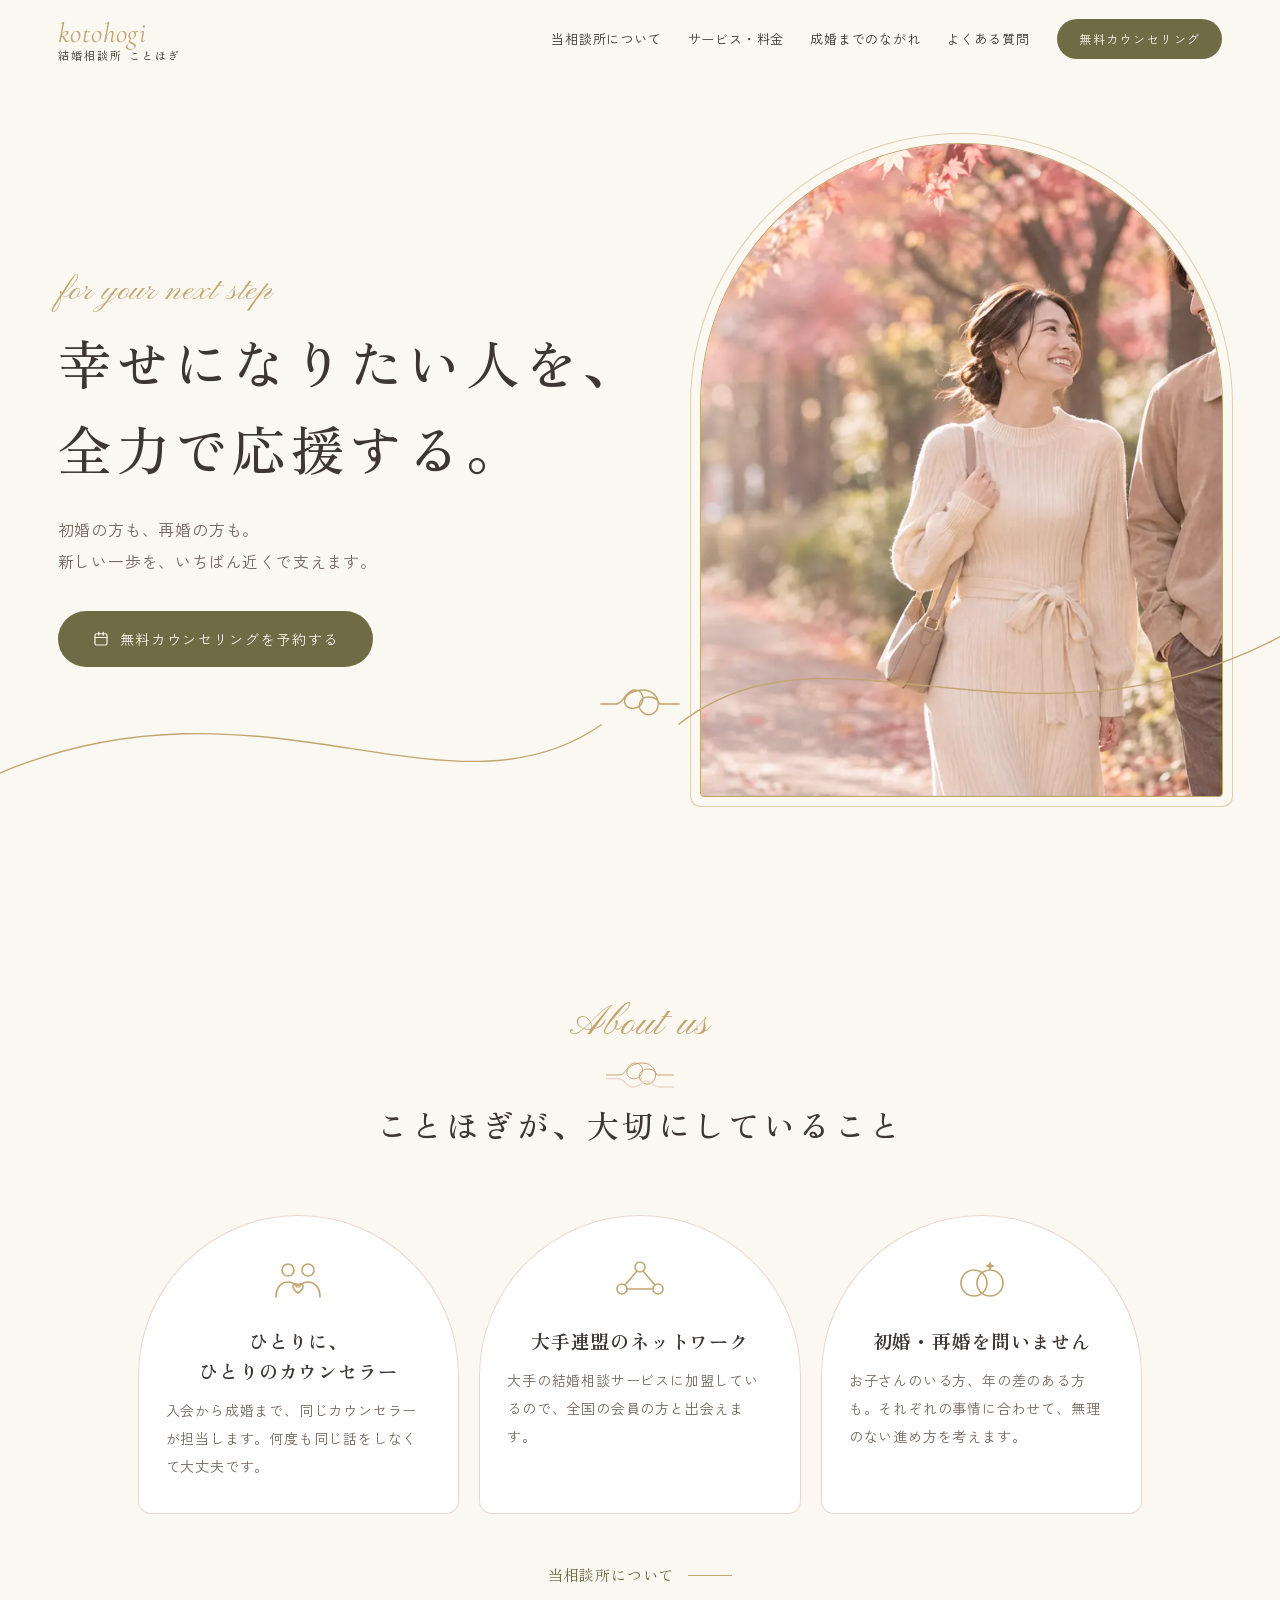
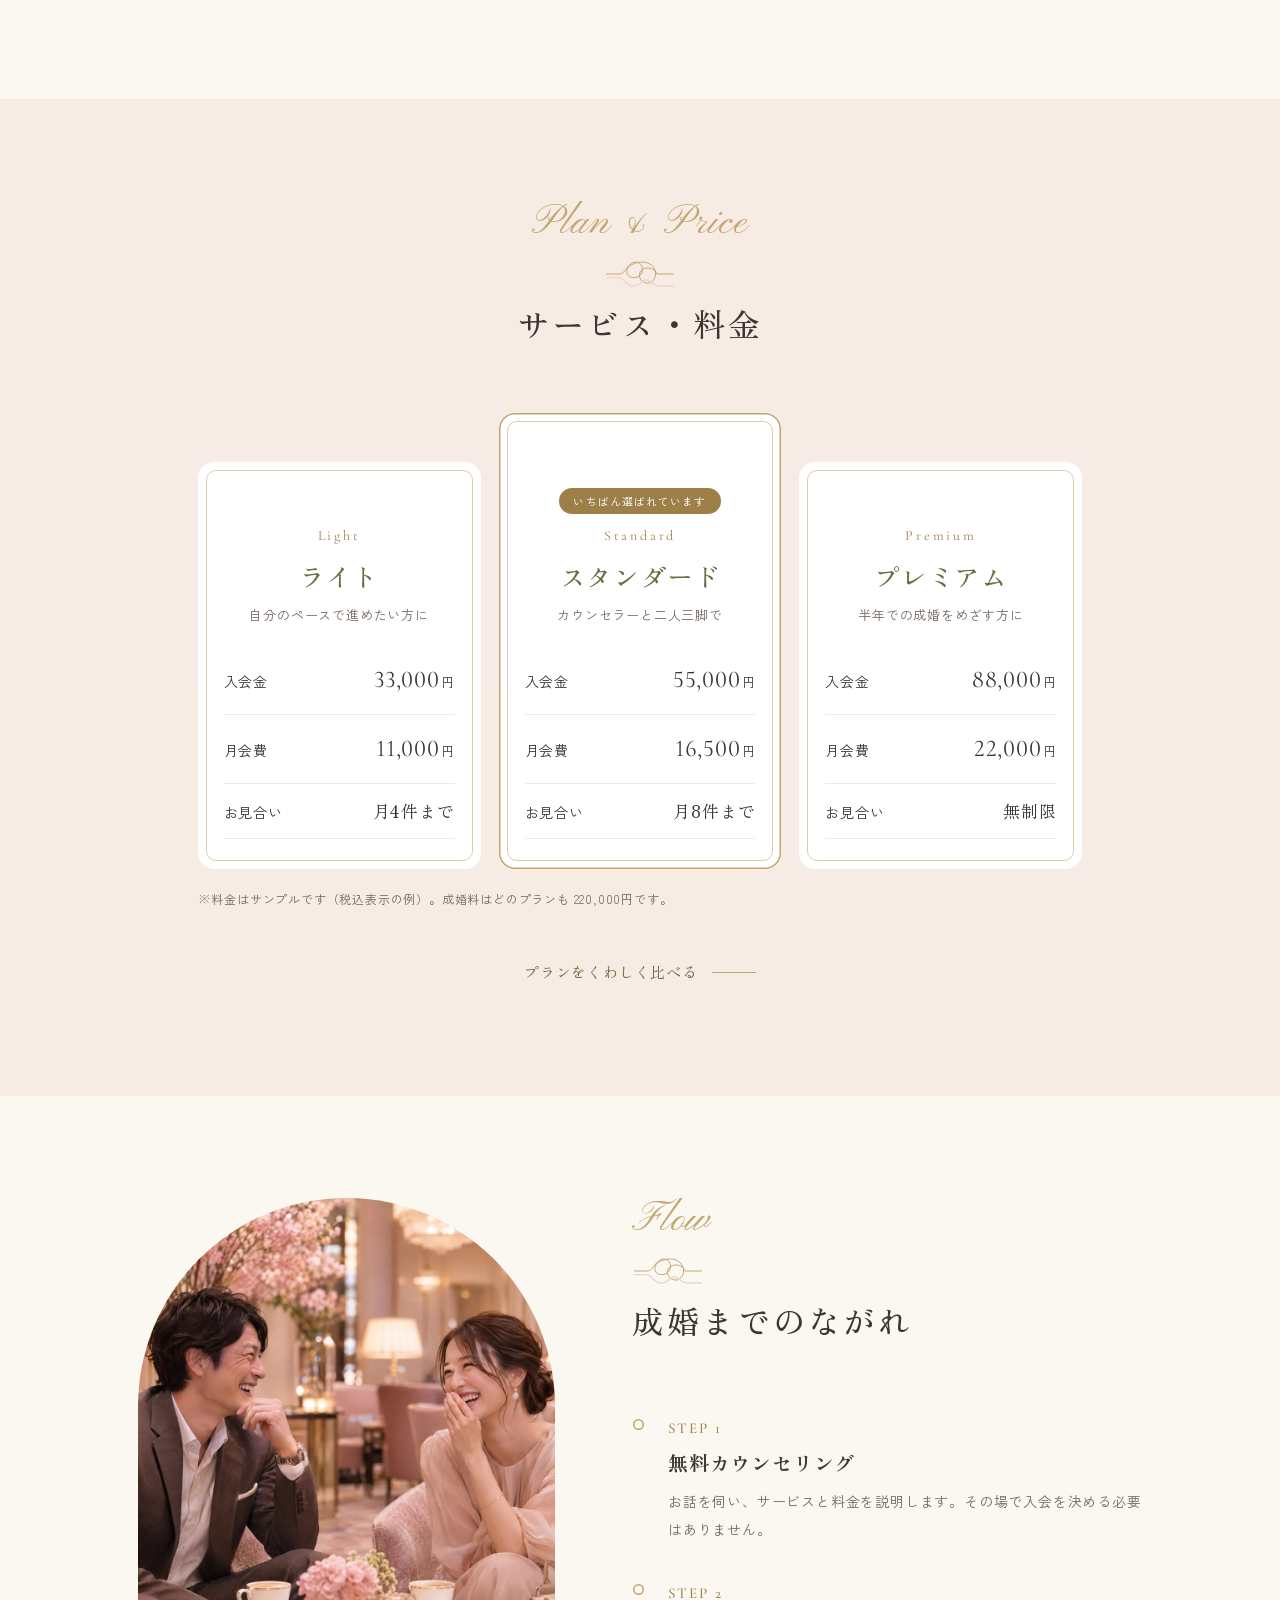
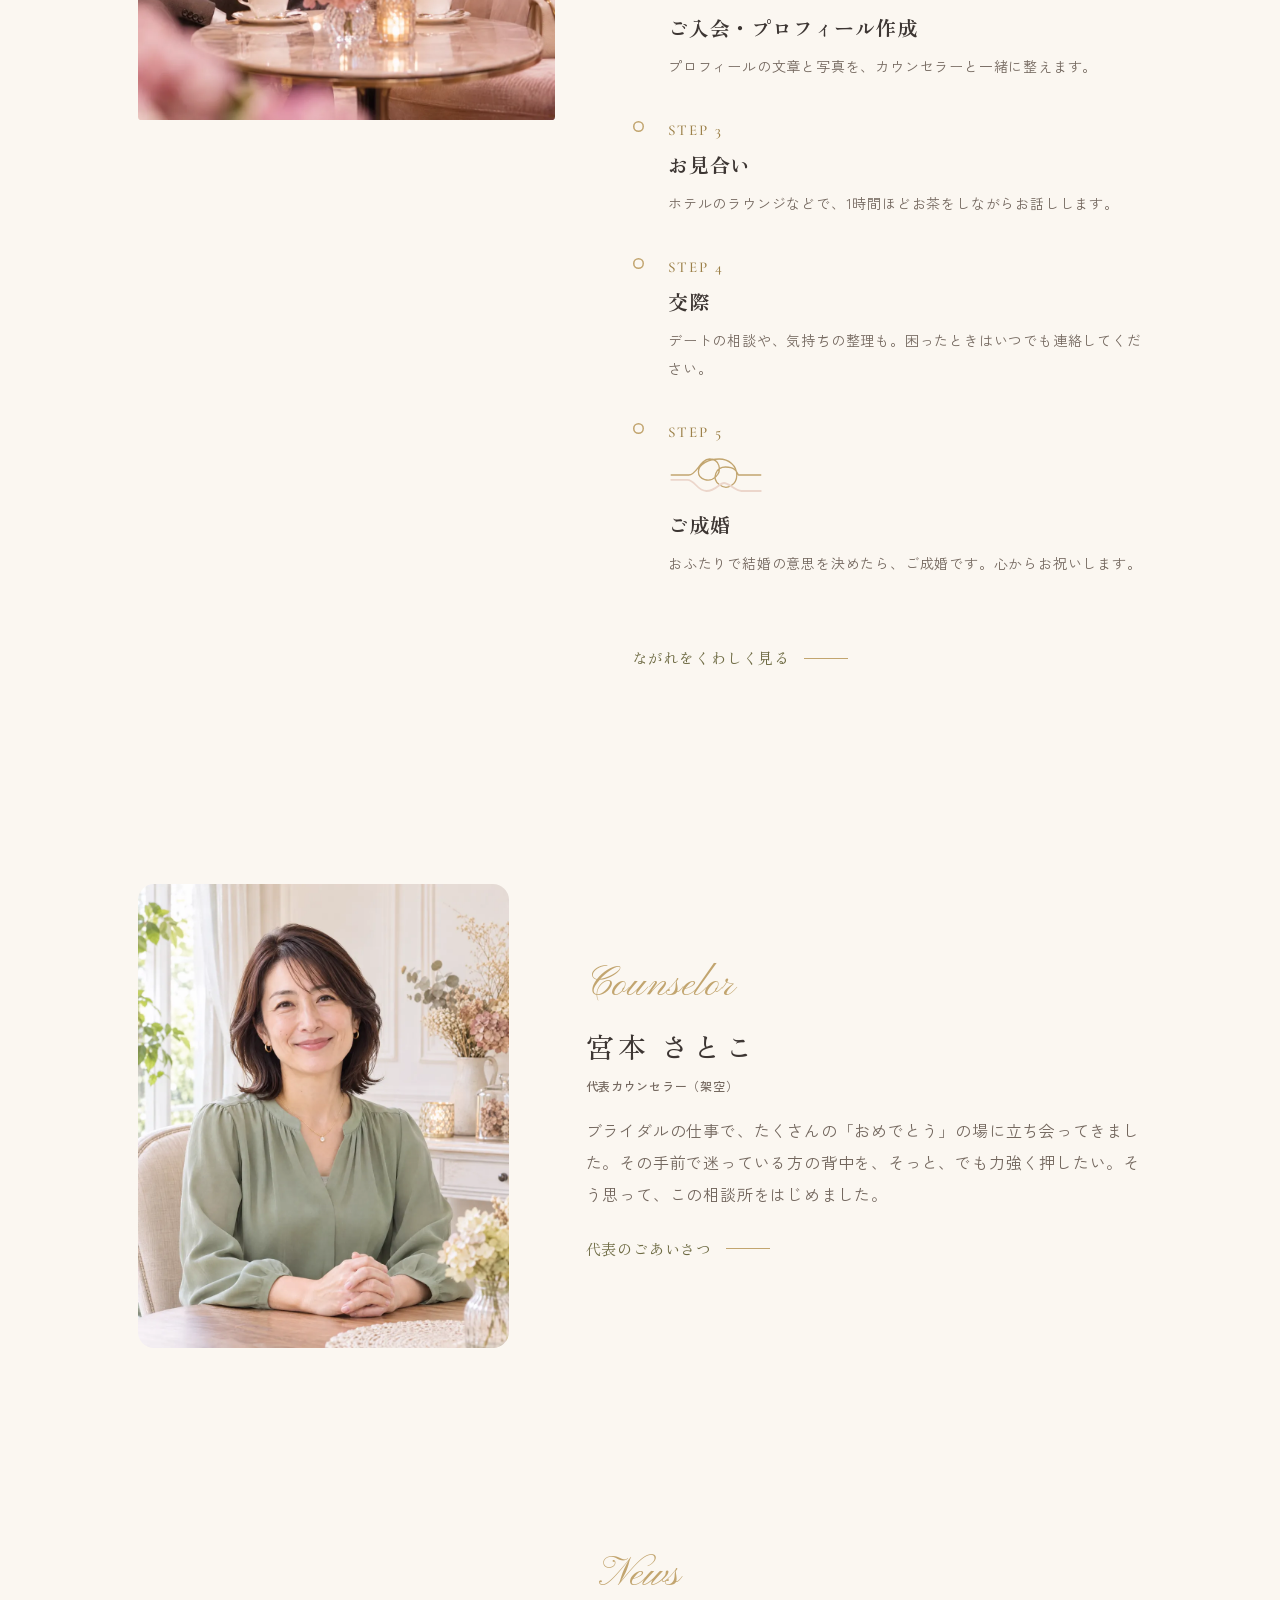
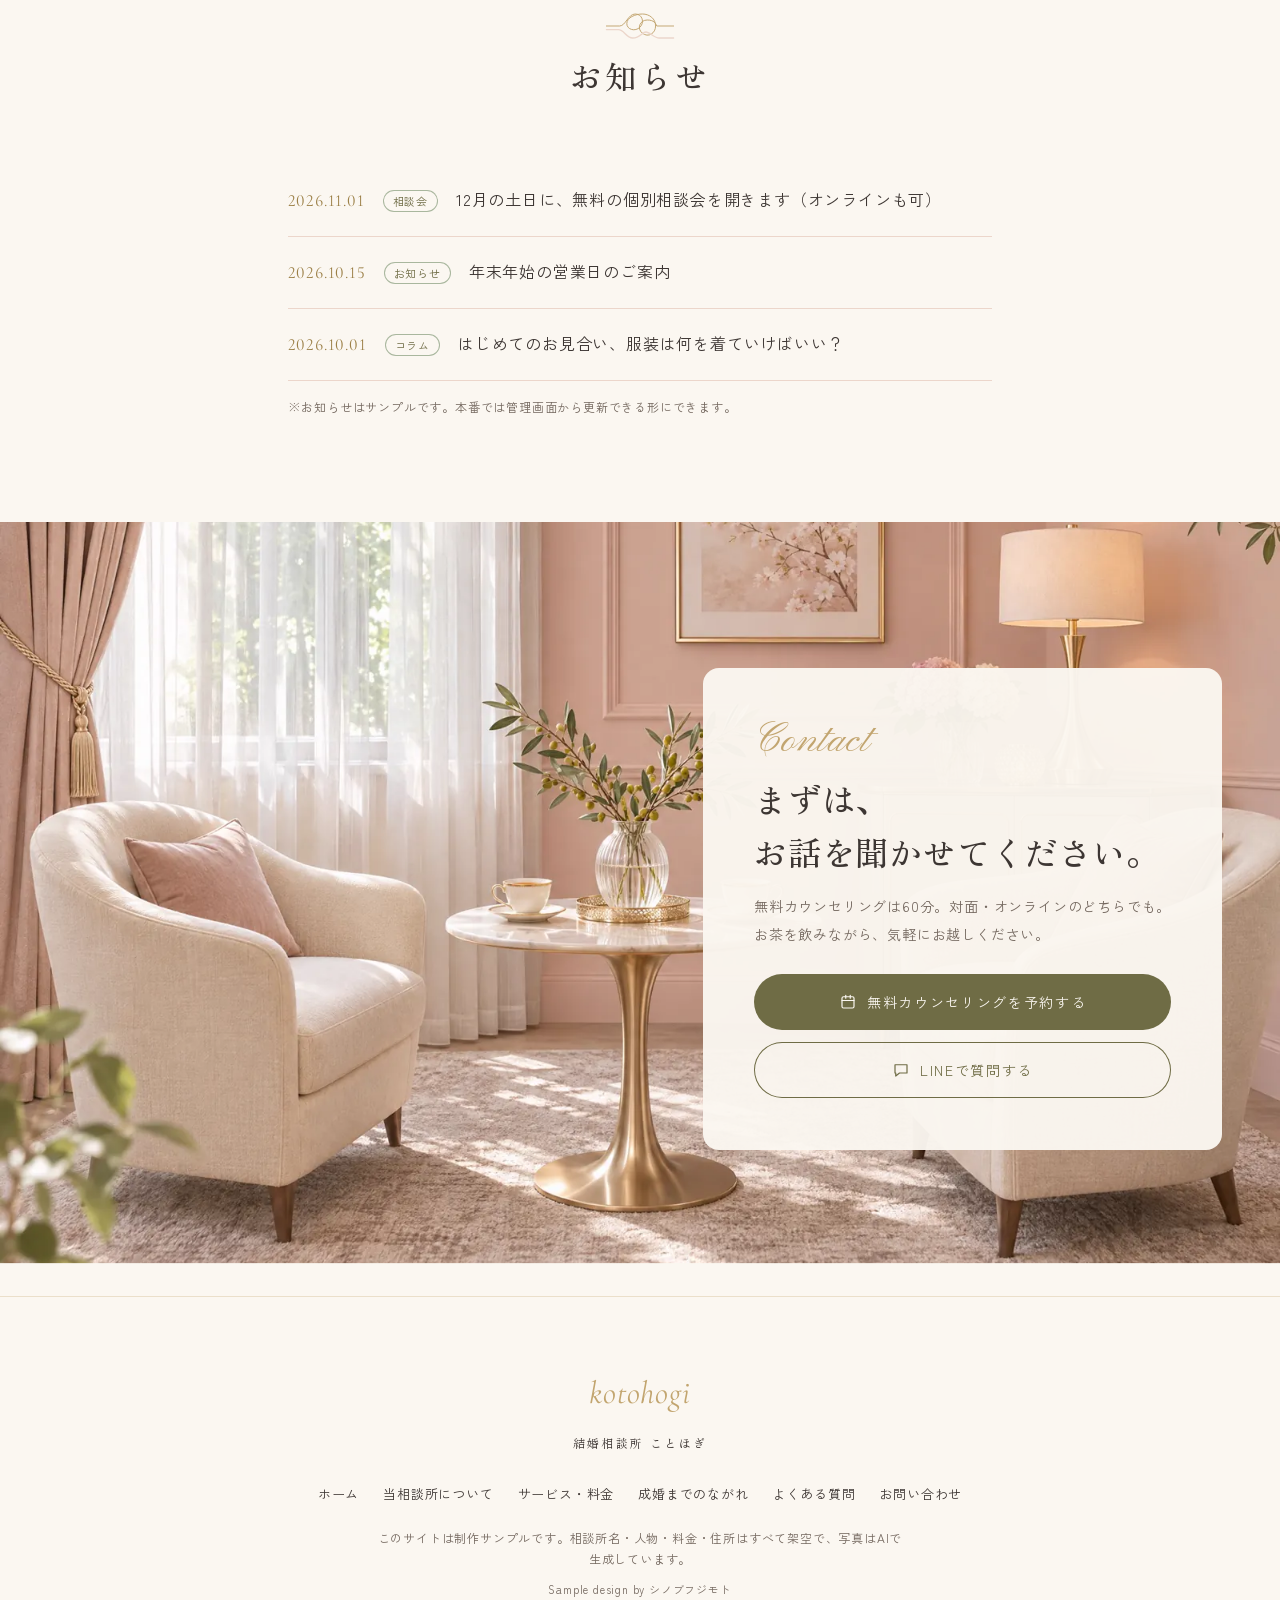
==== commit aa04e2a5: "結婚相談所サンプルを6ページに作り直し（WebP・読み込み1秒未満・糸は余白だけ・線のアイコン） Co-Authored-By: Claude Opus 5.5 <noreply@anthropic." ====
--- a/index.html
+++ b/index.html
@@ -3,69 +3,70 @@
 <head>
 <meta charset="utf-8">
 <meta name="viewport" content="width=device-width, initial-scale=1">
-<meta name="robots" content="noindex, nofollow">
-<title>結婚相談所 ことほぎ（サンプル）</title>
-<meta name="description" content="結婚相談所のホームページのサンプル。相談所名・人物・料金はすべて架空です。">
+<meta name="robots" content="noindex, nofollow"><!-- 本番では外す -->
+<title>結婚相談所 ことほぎ｜初婚・再婚の婚活を全力で応援（サンプル）</title>
+<meta name="description" content="初婚の方も、再婚の方も。担当カウンセラーが入会から成婚まで寄り添う結婚相談所です。無料カウンセリングは対面・オンラインで。（制作サンプル・架空の相談所です）">
+<link rel="canonical" href="https://martin-luzer.github.io/marriage-agency-hp-sample/index.html">
+<meta property="og:type" content="website">
+<meta property="og:title" content="結婚相談所 ことほぎ｜初婚・再婚の婚活を全力で応援（サンプル）">
+<meta property="og:description" content="初婚の方も、再婚の方も。担当カウンセラーが入会から成婚まで寄り添う結婚相談所です。無料カウンセリングは対面・オンラインで。（制作サンプル・架空の相談所です）">
+<meta property="og:image" content="https://martin-luzer.github.io/marriage-agency-hp-sample/photos/hero.webp">
+<meta property="og:locale" content="ja_JP">
+<meta name="twitter:card" content="summary_large_image">
 <link rel="preconnect" href="https://fonts.googleapis.com">
 <link rel="preconnect" href="https://fonts.gstatic.com" crossorigin>
-<link href="https://fonts.googleapis.com/css2?family=Cormorant+Garamond:ital,wght@0,400;1,400&family=Pinyon+Script&family=Zen+Old+Mincho:wght@500;700&family=Zen+Kaku+Gothic+New:wght@400;500;700&display=swap" rel="stylesheet">
-<link rel="stylesheet" href="style.css?v=2">
+<link href="https://fonts.googleapis.com/css2?family=Cormorant+Garamond:wght@400;500&family=Pinyon+Script&family=Zen+Old+Mincho:wght@500;700&family=Zen+Kaku+Gothic+New:wght@400;500;700&display=swap" rel="stylesheet">
+<link rel="stylesheet" href="style.css?v=3">
+<script type="application/ld+json">{"@context": "https://schema.org", "@type": "ProfessionalService", "name": "結婚相談所 ことほぎ（サンプル）", "url": "https://martin-luzer.github.io/marriage-agency-hp-sample/", "image": "https://martin-luzer.github.io/marriage-agency-hp-sample/photos/hero.webp", "address": {"@type": "PostalAddress", "addressCountry": "JP", "addressRegion": "〇〇県", "addressLocality": "〇〇市"}, "openingHours": "Mo,Tu,Th,Fr,Sa,Su 10:00-20:00"}</script>
 <script>document.documentElement.classList.add('js');if(matchMedia('(prefers-reduced-motion: reduce)').matches)document.documentElement.classList.add('is-reduced');</script>
 </head>
-<body>
-<!-- 読み込み中：金の輪が描かれて、星がきらっと光る -->
+<body class="pg-index">
+<svg xmlns="http://www.w3.org/2000/svg" style="display:none">
+  <symbol id="i-rings" viewBox="0 0 64 48"><g fill="none" stroke="currentColor" stroke-width="1.6" stroke-linecap="round"><circle cx="24" cy="28" r="13"/><circle cx="40" cy="28" r="13"/><path d="M40 6l1.4 3.6L45 11l-3.6 1.4L40 16l-1.4-3.6L35 11l3.6-1.4z" fill="currentColor" stroke="none"/></g></symbol>
+  <symbol id="i-together" viewBox="0 0 64 48"><g fill="none" stroke="currentColor" stroke-width="1.6" stroke-linecap="round" stroke-linejoin="round"><circle cx="22" cy="15" r="6"/><circle cx="42" cy="15" r="6"/><path d="M10 42c0-9 5-15 12-15 4 0 7 2 9 5M54 42c0-9-5-15-12-15-4 0-7 2-9 5"/><path d="M32 38c-3-2-5-4-5-6.5a2.6 2.6 0 0 1 5-1 2.6 2.6 0 0 1 5 1c0 2.5-2 4.5-5 6.5z"/></g></symbol>
+  <symbol id="i-network" viewBox="0 0 64 48"><g fill="none" stroke="currentColor" stroke-width="1.6" stroke-linecap="round"><circle cx="14" cy="34" r="5"/><circle cx="50" cy="34" r="5"/><circle cx="32" cy="12" r="5"/><path d="M17 30l12-14M47 30L35 16M19 34h26"/></g></symbol>
+  <symbol id="i-chat" viewBox="0 0 24 24"><path fill="none" stroke="currentColor" stroke-width="1.6" stroke-linejoin="round" d="M4 5h16v11H10l-5 4v-4H4z"/></symbol>
+  <symbol id="i-cal" viewBox="0 0 24 24"><g fill="none" stroke="currentColor" stroke-width="1.6" stroke-linecap="round"><rect x="4" y="5" width="16" height="15" rx="2"/><path d="M4 10h16M9 3v4M15 3v4"/></g></symbol>
+  <symbol id="i-leaf" viewBox="0 0 40 80"><g fill="none" stroke="currentColor" stroke-width="1.3" stroke-linecap="round"><path d="M20 78C20 50 22 26 30 4"/><path d="M21 60c-8-2-14-8-15-16 8 1 14 7 15 16zM22 44c7-3 12-9 12-17-7 2-12 8-12 17zM24 28c-6-3-9-9-8-16 6 3 9 9 8 16z"/></g></symbol>
+</svg>
 <div class="loader" aria-hidden="true"><svg class="loader_ring" viewBox="0 0 100 100"><circle pathLength="1" cx="50" cy="56" r="30"/><path class="loader_star" d="M50 14l3 8 8 3-8 3-3 8-3-8-8-3 8-3z"/></svg><p class="loader_word">Welcome</p></div>
-
 <header class="header">
-  <a class="logo" href="#top" aria-label="ことほぎ トップへ"><span class="logo_en">kotohogi</span><span class="logo_ja">結婚相談所 ことほぎ</span></a>
-  <nav class="nav" aria-label="サイト内">
-    <a href="#about">当相談所について</a><a href="#plan">サービス・料金</a><a href="#flow">成婚までのながれ</a><a href="#faq">よくある質問</a>
-  </nav>
-  <a class="btn btn--sm" href="#contact">無料カウンセリング</a>
+  <a class="logo" href="index.html" aria-label="ことほぎ ホームへ"><span class="logo_en">kotohogi</span><span class="logo_ja">結婚相談所 ことほぎ</span></a>
+  <nav class="nav" aria-label="サイト内"><a href="about.html">当相談所について</a><a href="plan.html">サービス・料金</a><a href="flow.html">成婚までのながれ</a><a href="faq.html">よくある質問</a></nav>
+  <a class="btn btn--sm" href="contact.html">無料カウンセリング</a>
 </header>
-
 <main id="top">
-  <svg class="thread" aria-hidden="true"><path pathLength="1" d=""/></svg>
-
+  <svg class="thread" aria-hidden="true"><path d=""/></svg>
   <section class="hero">
-    <div class="hero_photo"><img src="photos/hero.jpg" alt="並木道を並んで歩く男女" width="1800" height="1012" fetchpriority="high"></div>
+    <div class="hero_photo"><img src="photos/hero.webp" alt="並木道を並んで歩く男女" width="1600" height="900" fetchpriority="high"></div>
     <svg class="hero_threads" viewBox="0 0 1000 200" preserveAspectRatio="none" aria-hidden="true">
-      <path class="th th--l" pathLength="1" d="M-10 150 C 200 60, 350 190, 470 110"/>
-      <path class="th th--r" pathLength="1" d="M1010 40 C 800 150, 650 20, 530 110"/>
+      <path class="th" pathLength="1" d="M-10 150 C 200 60, 350 190, 470 110"/>
+      <path class="th" pathLength="1" d="M1010 40 C 800 150, 650 20, 530 110"/>
     </svg>
     <svg class="hero_knot" viewBox="0 0 120 60" aria-hidden="true"><path pathLength="1" d="M4 30h22c10 0 14-20 26-20s16 14 8 22-22 4-22-6 14-16 26-16 22 8 22 20-12 20-22 12-4-22 8-22 14 6 16 10h28"/></svg>
     <div class="hero_body">
-      <p class="hero_en" data-open="1">for your next step</p>
-      <h1 class="hero_copy" data-open="2"><span>幸せになりたい人を、</span><span>全力で応援する。</span></h1>
-      <p class="hero_lead" data-open="3">初婚の方も、再婚の方も。<br>新しい一歩を、いちばん近くで支えます。</p>
-      <div data-open="4"><a class="btn" href="#contact">無料カウンセリングを予約する</a></div>
+      <p class="hero_en" data-open>for your next step</p>
+      <h1 class="hero_copy" data-open><span>幸せになりたい人を、</span><span>全力で応援する。</span></h1>
+      <p class="hero_lead" data-open>初婚の方も、再婚の方も。<br>新しい一歩を、いちばん近くで支えます。</p>
+      <div data-open><a class="btn" href="contact.html"><svg aria-hidden="true"><use href="#i-cal"/></svg>無料カウンセリングを予約する</a></div>
     </div>
   </section>
 
-  <!-- 当相談所について -->
-  <section class="about" id="about">
+  <section class="about">
     <header class="secHead" data-up>
       <p class="secHead_en">About us</p>
       <svg class="knot knot--head" viewBox="0 0 120 60" aria-hidden="true"><path pathLength="1" d="M4 30h22c10 0 14-20 26-20s16 14 8 22-22 4-22-6 14-16 26-16 22 8 22 20-12 20-22 12-4-22 8-22 14 6 16 10h28"/><path pathLength="1" d="M4 36h20c10 0 12 14 24 14s16-10 22-10 14 10 22 10h24"/></svg>
       <h2 class="secHead_ja">ことほぎが、<br class="sp">大切にしていること</h2>
     </header>
-    <ul class="about_list" data-each>
-      <li data-up><span class="about_icon" aria-hidden="true">◇</span><h3>ひとりに、ひとりのカウンセラー</h3><p>入会から成婚まで、同じカウンセラーが担当します。何度も同じ話をしなくて大丈夫です。</p></li>
-      <li data-up><span class="about_icon" aria-hidden="true">◇</span><h3>大手連盟のネットワーク</h3><p>大手の結婚相談サービスに加盟しているので、全国の会員の方と出会えます。</p></li>
-      <li data-up><span class="about_icon" aria-hidden="true">◇</span><h3>初婚・再婚を問いません</h3><p>お子さんのいる方、年の差のある方も。それぞれの事情に合わせて、無理のない進め方を考えます。</p></li>
+    <ul class="promise" data-each>
+      <li data-up><svg class="promise_ico" aria-hidden="true"><use href="#i-together"/></svg><h3>ひとりに、<br>ひとりのカウンセラー</h3><p>入会から成婚まで、同じカウンセラーが担当します。何度も同じ話をしなくて大丈夫です。</p></li>
+      <li data-up><svg class="promise_ico" aria-hidden="true"><use href="#i-network"/></svg><h3>大手連盟のネットワーク</h3><p>大手の結婚相談サービスに加盟しているので、全国の会員の方と出会えます。</p></li>
+      <li data-up><svg class="promise_ico" aria-hidden="true"><use href="#i-rings"/></svg><h3>初婚・再婚を問いません</h3><p>お子さんのいる方、年の差のある方も。それぞれの事情に合わせて、無理のない進め方を考えます。</p></li>
     </ul>
-    <div class="counselor">
-      <div class="counselor_photo" data-reveal><img src="photos/counselor.jpg" alt="カウンセラーの宮本さん" width="1440" height="1800" loading="lazy"></div>
-      <div class="counselor_body" data-each>
-        <p class="secHead_en" data-up>Counselor</p>
-        <h3 class="counselor_name" data-up>宮本 さとこ<small>代表カウンセラー（架空）</small></h3>
-        <p class="counselor_text" data-up>ブライダルの仕事で、たくさんの「おめでとう」の場に立ち会ってきました。その手前で迷っている方の背中を、そっと、でも力強く押したい。そう思って、この相談所をはじめました。</p>
-      </div>
-    </div>
+    <div class="more" data-up><a class="link" href="about.html">当相談所について</a></div>
   </section>
 
-  <!-- サービス・料金 -->
-  <section class="plan" id="plan">
+  <section class="plan">
     <header class="secHead" data-up>
       <p class="secHead_en">Plan &amp; Price</p>
       <svg class="knot knot--head" viewBox="0 0 120 60" aria-hidden="true"><path pathLength="1" d="M4 30h22c10 0 14-20 26-20s16 14 8 22-22 4-22-6 14-16 26-16 22 8 22 20-12 20-22 12-4-22 8-22 14 6 16 10h28"/><path pathLength="1" d="M4 36h20c10 0 12 14 24 14s16-10 22-10 14 10 22 10h24"/></svg>
@@ -73,87 +74,89 @@
     </header>
     <div class="plan_list" data-each>
       <article class="pCard" data-up>
-        <span class="env" aria-hidden="true"></span><h3>ライト</h3><p class="pCard_for">自分のペースで進めたい方に</p>
-        <dl><div><dt>入会金</dt><dd>33,000<small>円</small></dd></div><div><dt>月会費</dt><dd>11,000<small>円</small></dd></div><div><dt>お見合い</dt><dd>月4件まで</dd></div></dl>
+        <span class="env" aria-hidden="true"></span><p class="pCard_en">Light</p><h3>ライト</h3><p class="pCard_for">自分のペースで進めたい方に</p>
+        <dl><div><dt>入会金</dt><dd>33,000<small>円</small></dd></div><div><dt>月会費</dt><dd>11,000<small>円</small></dd></div><div><dt>お見合い</dt><dd class="dd-ja">月4件まで</dd></div></dl>
       </article>
       <article class="pCard pCard--main" data-up>
-        <p class="pCard_tag">いちばん選ばれています</p>
-        <span class="env" aria-hidden="true"></span><h3>スタンダード</h3><p class="pCard_for">カウンセラーと二人三脚で</p>
-        <dl><div><dt>入会金</dt><dd>55,000<small>円</small></dd></div><div><dt>月会費</dt><dd>16,500<small>円</small></dd></div><div><dt>お見合い</dt><dd>月8件まで</dd></div></dl>
+        <span class="env" aria-hidden="true"></span><p class="pCard_tag">いちばん選ばれています</p><p class="pCard_en">Standard</p><h3>スタンダード</h3><p class="pCard_for">カウンセラーと二人三脚で</p>
+        <dl><div><dt>入会金</dt><dd>55,000<small>円</small></dd></div><div><dt>月会費</dt><dd>16,500<small>円</small></dd></div><div><dt>お見合い</dt><dd class="dd-ja">月8件まで</dd></div></dl>
       </article>
       <article class="pCard" data-up>
-        <span class="env" aria-hidden="true"></span><h3>プレミアム</h3><p class="pCard_for">半年での成婚をめざす方に</p>
-        <dl><div><dt>入会金</dt><dd>88,000<small>円</small></dd></div><div><dt>月会費</dt><dd>22,000<small>円</small></dd></div><div><dt>お見合い</dt><dd>無制限</dd></div></dl>
+        <span class="env" aria-hidden="true"></span><p class="pCard_en">Premium</p><h3>プレミアム</h3><p class="pCard_for">半年での成婚をめざす方に</p>
+        <dl><div><dt>入会金</dt><dd>88,000<small>円</small></dd></div><div><dt>月会費</dt><dd>22,000<small>円</small></dd></div><div><dt>お見合い</dt><dd class="dd-ja">無制限</dd></div></dl>
       </article>
     </div>
     <p class="note plan_note" data-up>※料金はサンプルです（税込表示の例）。成婚料はどのプランも 220,000円です。</p>
+    <div class="more" data-up><a class="link" href="plan.html">プランをくわしく比べる</a></div>
   </section>
 
-  <!-- 成婚までのながれ -->
-  <section class="flow" id="flow">
-    <div class="flow_photo" data-reveal><img src="photos/meeting.jpg" alt="ホテルのラウンジで向かい合って笑う男女" width="1440" height="1800" loading="lazy"></div>
+  <section class="flow">
+    <div class="flow_photo" data-reveal><img src="photos/meeting.webp" alt="ホテルのラウンジで向かい合って笑う男女" width="1000" height="1250" loading="lazy"></div>
     <div class="flow_body">
       <header class="secHead secHead--left" data-up>
-        <p class="secHead_en">Flow</p>
-        <svg class="knot knot--head" viewBox="0 0 120 60" aria-hidden="true"><path pathLength="1" d="M4 30h22c10 0 14-20 26-20s16 14 8 22-22 4-22-6 14-16 26-16 22 8 22 20-12 20-22 12-4-22 8-22 14 6 16 10h28"/><path pathLength="1" d="M4 36h20c10 0 12 14 24 14s16-10 22-10 14 10 22 10h24"/></svg>
+      <p class="secHead_en">Flow</p>
+      <svg class="knot knot--head" viewBox="0 0 120 60" aria-hidden="true"><path pathLength="1" d="M4 30h22c10 0 14-20 26-20s16 14 8 22-22 4-22-6 14-16 26-16 22 8 22 20-12 20-22 12-4-22 8-22 14 6 16 10h28"/><path pathLength="1" d="M4 36h20c10 0 12 14 24 14s16-10 22-10 14 10 22 10h24"/></svg>
       <h2 class="secHead_ja">成婚までのながれ</h2>
-      </header>
-      <div class="flow_track">
-      <span class="flow_line" aria-hidden="true" data-grow></span>
-      <ol class="flow_list">
+    </header>
+      <div class="flow_track"><span class="flow_line" aria-hidden="true"></span><ol class="flow_list">
         <li data-up><b>STEP 1</b><h3>無料カウンセリング</h3><p>お話を伺い、サービスと料金を説明します。その場で入会を決める必要はありません。</p></li>
         <li data-up><b>STEP 2</b><h3>ご入会・プロフィール作成</h3><p>プロフィールの文章と写真を、カウンセラーと一緒に整えます。</p></li>
         <li data-up><b>STEP 3</b><h3>お見合い</h3><p>ホテルのラウンジなどで、1時間ほどお茶をしながらお話しします。</p></li>
         <li data-up><b>STEP 4</b><h3>交際</h3><p>デートの相談や、気持ちの整理も。困ったときはいつでも連絡してください。</p></li>
         <li data-up><b>STEP 5</b><svg class="knot knot--flow" viewBox="0 0 120 60" aria-hidden="true"><path pathLength="1" d="M4 30h22c10 0 14-20 26-20s16 14 8 22-22 4-22-6 14-16 26-16 22 8 22 20-12 20-22 12-4-22 8-22 14 6 16 10h28"/><path pathLength="1" d="M4 36h20c10 0 12 14 24 14s16-10 22-10 14 10 22 10h24"/></svg><h3>ご成婚</h3><p>おふたりで結婚の意思を決めたら、ご成婚です。心からお祝いします。</p></li>
-      </ol>
+      </ol></div>
+      <div data-up><a class="link" href="flow.html">ながれをくわしく見る</a></div>
+    </div>
+  </section>
+
+  <section class="counselor-sec">
+    <div class="counselor">
+      <div class="counselor_photo" data-reveal><img src="photos/counselor.webp" alt="代表カウンセラーの宮本さん（架空）" width="1000" height="1250" loading="lazy"></div>
+      <div class="counselor_body" data-each>
+        <p class="secHead_en" data-up>Counselor</p>
+        <h2 class="counselor_name" data-up>宮本 さとこ<small>代表カウンセラー（架空）</small></h2>
+        <p class="counselor_text" data-up>ブライダルの仕事で、たくさんの「おめでとう」の場に立ち会ってきました。その手前で迷っている方の背中を、そっと、でも力強く押したい。そう思って、この相談所をはじめました。</p>
+        <div data-up><a class="link" href="about.html#message">代表のごあいさつ</a></div>
       </div>
     </div>
   </section>
 
-  <!-- よくある質問 -->
-  <section class="faq" id="faq">
+  <section class="news">
     <header class="secHead" data-up>
-      <p class="secHead_en">Q&amp;A</p>
+      <p class="secHead_en">News</p>
       <svg class="knot knot--head" viewBox="0 0 120 60" aria-hidden="true"><path pathLength="1" d="M4 30h22c10 0 14-20 26-20s16 14 8 22-22 4-22-6 14-16 26-16 22 8 22 20-12 20-22 12-4-22 8-22 14 6 16 10h28"/><path pathLength="1" d="M4 36h20c10 0 12 14 24 14s16-10 22-10 14 10 22 10h24"/></svg>
-      <h2 class="secHead_ja">よくある質問</h2>
+      <h2 class="secHead_ja">お知らせ</h2>
     </header>
-    <div class="faq_list" data-each>
-      <details data-up><summary>再婚でも入会できますか？</summary><div><p>はい、もちろんです。再婚の方や、お子さんのいる方も多く活動されています。</p></div></details>
-      <details data-up><summary>周りに知られずに活動できますか？</summary><div><p>プロフィールは会員の方しか見られません。お知り合いに見つからないよう、表示を調整することもできます。</p></div></details>
-      <details data-up><summary>途中でやめることはできますか？</summary><div><p>いつでも退会できます。退会の手続きに費用はかかりません。</p></div></details>
-      <details data-up><summary>オンラインでも相談できますか？</summary><div><p>無料カウンセリングも、入会後の面談も、オンラインで受けられます。</p></div></details>
+    <ul class="news_list" data-each>
+      <li data-up><time datetime="2026-11-01">2026.11.01</time><span class="news_tag">相談会</span><p>12月の土日に、無料の個別相談会を開きます（オンラインも可）</p></li>
+      <li data-up><time datetime="2026-10-15">2026.10.15</time><span class="news_tag">お知らせ</span><p>年末年始の営業日のご案内</p></li>
+      <li data-up><time datetime="2026-10-01">2026.10.01</time><span class="news_tag">コラム</span><p>はじめてのお見合い、服装は何を着ていけばいい？</p></li>
+    </ul>
+    <p class="note news_note" data-up>※お知らせはサンプルです。本番では管理画面から更新できる形にできます。</p>
+  </section>
+
+  <section class="contact">
+    <div class="contact_photo"><img data-parallax src="photos/room.webp" alt="アイボリーの椅子が向かい合うカウンセリングルーム" width="1600" height="1200" loading="lazy"></div>
+    <div class="contact_card" data-each>
+      <p class="secHead_en" data-up>Contact</p>
+      <h2 class="contact_h" data-up>まずは、<br>お話を<br class="sp">聞かせてください。</h2>
+      <p class="contact_text" data-up>無料カウンセリングは60分。対面・オンラインのどちらでも。<br>お茶を飲みながら、気軽にお越しください。</p>
+      <div class="contact_btns" data-up>
+        <a class="btn" href="contact.html"><svg aria-hidden="true"><use href="#i-cal"/></svg>無料カウンセリングを予約する</a>
+        <a class="btn btn--line" href="contact.html#line"><svg aria-hidden="true"><use href="#i-chat"/></svg>LINEで質問する</a>
+      </div>
     </div>
   </section>
-
-  <!-- お問い合わせ -->
-  <section class="contact" id="contact" data-bar-end>
-    <div class="contact_photo"><img data-parallax src="photos/room.jpg" alt="アイボリーの椅子が向かい合うカウンセリングルーム" width="1800" height="1350" loading="lazy"></div>
-    <div class="contact_card" data-each>
-      <p class="secHead_en" data-up>Contact</p>
-      <h2 class="contact_h" data-up>まずは、<br>お話を聞かせてください。</h2>
-      <p class="contact_text" data-up>無料カウンセリングは60分。対面・オンラインのどちらでも。<br>お茶を飲みながら、気軽にお越しください。</p>
-      <div class="contact_btns" data-up>
-        <a class="btn" href="#contact">無料カウンセリングを予約する</a>
-        <a class="btn btn--line" href="#contact">LINEで質問する</a>
-      </div>
-      <p class="note" data-up>※サンプルのため、ボタンは動きません。</p>
-    </div>
-  </section>
-
 </main>
-
 <footer class="footer">
   <p class="footer_logo"><i>kotohogi</i><span>結婚相談所 ことほぎ</span></p>
-  <p class="footer_note">このサイトは制作サンプルです。相談所名・人物・料金はすべて架空で、写真はAIで生成しています。<br>本番では、ホーム・当相談所について・サービス料金・成婚までのながれ・よくある質問・お問い合わせの6ページに分けて制作します。</p>
+  <nav class="footer_nav" aria-label="フッター"><a href="index.html">ホーム</a><a href="about.html">当相談所について</a><a href="plan.html">サービス・料金</a><a href="flow.html">成婚までのながれ</a><a href="faq.html">よくある質問</a><a href="contact.html">お問い合わせ</a></nav>
+  <p class="footer_note">このサイトは制作サンプルです。相談所名・人物・料金・住所はすべて架空で、写真はAIで生成しています。</p>
   <p class="footer_copy">Sample design by シノブフジモト</p>
 </footer>
-
-<nav class="spBar" aria-label="ご予約"><a href="#plan">料金を見る</a><a href="#contact">無料カウンセリング</a></nav>
-
+<nav class="spBar" aria-label="ご予約"><a href="plan.html">料金を見る</a><a href="contact.html">無料カウンセリング</a></nav>
 <script src="vendor/gsap.min.js"></script>
 <script src="vendor/ScrollTrigger.min.js"></script>
-<script src="vendor/lenis.min.js"></script>
-<script src="main.js?v=2"></script>
+<script src="main.js?v=3"></script>
 </body>
 </html>
--- a/style.css
+++ b/style.css
@@ -1,13 +1,16 @@
+/* ことほぎ サンプル：ピンクベージュ・アイボリー・シャンパンゴールド・オリーブ・セージ。金の糸と水引が地の模様 */
 :root {
   --ivory: #fbf7f1;
-  --pinkbeige: #ecd6cb;   /* 温かみのあるピンクベージュ */
+  --pinkbeige: #ecd6cb;
   --pinkbeige2: #f5e8e1;
-  --gold: #c2a56f;        /* シャンパンゴールド */
+  --gold: #c2a56f;
+  --gold-ink: #9c8048;   /* 小さい文字に使う濃いめの金（読みやすさ用） */
   --olive: #6f6c45;
   --sage: #a9b79e;
   --ink: #3d3633;
-  --muted: #7a6f69;
+  --muted: #74685f;
   --en: "Cormorant Garamond", serif;
+  --script: "Pinyon Script", cursive;
   --mincho: "Zen Old Mincho", serif;
   --jp: "Zen Kaku Gothic New", "Hiragino Sans", sans-serif;
   --ease-out: cubic-bezier(0.23, 1, 0.32, 1);
@@ -15,96 +18,181 @@
   --max: 1120px;
 }
 *, *::before, *::after { box-sizing: border-box; }
-html { -webkit-text-size-adjust: 100%; }
+html { -webkit-text-size-adjust: 100%; scroll-behavior: smooth; }
+[id] { scroll-margin-top: 90px; }
 body { margin: 0; background: var(--ivory); color: var(--ink); font-family: var(--jp); font-size: 16px; line-height: 2; letter-spacing: .05em; overflow-x: hidden; }
 img { display: block; max-width: 100%; height: auto; }
 a { color: inherit; }
-h1, h2, h3, p, dl, dd, ul, ol { margin: 0; padding: 0; }
+button, input, select, textarea { font: inherit; color: inherit; }
+h1, h2, h3, p, dl, dd, ul, ol, fieldset { margin: 0; padding: 0; }
+fieldset { border: 0; }
 ul, ol { list-style: none; }
 :focus-visible { outline: 1.5px solid var(--olive); outline-offset: 4px; }
 .note { font-size: 12px; color: var(--muted); }
 .sp { display: none; }
-
-.btn { display: inline-flex; align-items: center; justify-content: center; min-height: 56px; padding: 0 34px; border-radius: 999px; background: var(--olive); color: var(--ivory); text-decoration: none; font-size: 14px; letter-spacing: .12em; transition: background-color .3s ease, transform .16s var(--ease-out); }
+.sr { position: absolute; width: 1px; height: 1px; overflow: hidden; clip-path: inset(50%); }
+
+/* ---------- ボタンとリンク ---------- */
+.btn { display: inline-flex; align-items: center; justify-content: center; gap: 10px; min-height: 56px; padding: 0 34px; border: 0; border-radius: 999px; background: var(--olive); color: var(--ivory); text-decoration: none; font-size: 14px; letter-spacing: .12em; cursor: pointer; transition: background-color .3s ease, transform .16s var(--ease-out); }
+.btn svg { width: 18px; height: 18px; flex: none; }
 .btn:active { transform: scale(.97); }
 .btn--sm { min-height: 40px; padding: 0 22px; font-size: 12px; }
 .btn--line { background: transparent; color: var(--olive); box-shadow: inset 0 0 0 1px var(--olive); }
 @media (hover: hover) and (pointer: fine) { .btn:hover { background: #5d5a39; } .btn--line:hover { background: var(--pinkbeige2); } }
-
-.header { position: fixed; inset: 0 0 auto; z-index: 50; display: flex; align-items: center; gap: 28px; padding: 20px var(--gutter); transition: background-color .4s ease, padding .4s var(--ease-out); }
-.header.is-solid { background: rgba(251,247,241,.94); backdrop-filter: blur(10px); padding-block: 12px; box-shadow: 0 1px 0 rgba(194,165,111,.25); }
+/* 「くわしく」リンク：下の金の線が、右へ伸びる */
+.link { display: inline-flex; align-items: center; gap: 14px; font-family: var(--mincho); font-size: 15px; text-decoration: none; color: var(--olive); padding: 6px 0; }
+.link::after { content: ""; width: 44px; height: 1px; background: var(--gold); transform-origin: left; transition: transform .35s var(--ease-out); }
+@media (hover: hover) and (pointer: fine) { .link:hover::after { transform: scaleX(1.5); } }
+.more { text-align: center; margin-top: 40px; }
+
+/* ---------- ヘッダー ---------- */
+.header { position: fixed; inset: 0 0 auto; z-index: 50; display: flex; align-items: center; gap: 28px; padding: 18px var(--gutter); transition: background-color .4s ease, padding .4s var(--ease-out), box-shadow .4s ease; }
+.header.is-solid { background: rgba(251,247,241,.96); padding-block: 10px; box-shadow: 0 1px 0 rgba(194,165,111,.25); }
 .logo { text-decoration: none; display: flex; flex-direction: column; line-height: 1.1; }
 .logo_en { font-family: var(--en); font-style: italic; font-size: 28px; color: var(--gold); }
 .logo_ja { font-family: var(--mincho); font-size: 11px; letter-spacing: .2em; }
 .nav { display: flex; gap: 26px; margin-left: auto; font-size: 13px; }
 .nav a { text-decoration: none; position: relative; }
 .nav a::after { content: ""; position: absolute; left: 0; right: 0; bottom: -4px; height: 1px; background: var(--gold); transform: scaleX(0); transition: transform .35s var(--ease-out); }
+.nav a[aria-current="page"]::after { transform: scaleX(1); }
 @media (hover: hover) and (pointer: fine) { .nav a:hover::after { transform: scaleX(1); } }
 
-/* 最初の画面 */
-.hero { position: relative; min-height: 100svh; display: flex; align-items: center; padding: 120px var(--gutter) 80px; overflow: hidden; }
-.hero_photo img { width: 100%; height: 100%; object-fit: cover; object-position: 65% 50%; }
-.hero::after { content: ""; position: absolute; inset: 0; z-index: -1; background: linear-gradient(90deg, rgba(251,247,241,.92) 0%, rgba(251,247,241,.6) 36%, rgba(251,247,241,0) 62%); }
-.hero_en { font-family: var(--en); font-size: clamp(22px, 2.2vw, 30px); color: var(--gold); }
+/* ---------- 見出し ---------- */
+section { padding-block: clamp(72px, 8vw, 120px); }
+.secHead { text-align: center; margin-bottom: clamp(40px, 5vw, 64px); padding-inline: var(--gutter); }
+.secHead--left { text-align: left; padding-inline: 0; }
+.secHead_en { font-family: var(--script); font-size: clamp(30px, 3.2vw, 44px); line-height: 1.1; color: var(--gold); }
+.secHead_ja { font-family: var(--mincho); font-weight: 500; font-size: clamp(23px, 2.5vw, 32px); line-height: 1.6; letter-spacing: .1em; margin-top: 6px; }
+.knot { display: block; overflow: visible; }
+.knot path { fill: none; stroke: var(--gold); stroke-width: 1.6; stroke-linecap: round; stroke-linejoin: round; }
+.knot path + path { stroke: var(--pinkbeige); stroke-width: 2.2; }
+.knot--head { width: 72px; margin: 10px auto 4px; }
+.secHead--left .knot--head { margin-left: 0; }
+
+/* ---------- ご縁の糸：PCの左の余白だけを通る ---------- */
+main { position: relative; }
+.thread { position: absolute; left: 0; top: 0; width: 100%; pointer-events: none; z-index: 0; overflow: visible; }
+.thread path { fill: none; stroke: var(--gold); stroke-width: 1; opacity: .6; }
+main > section { position: relative; z-index: 1; }
+
+/* ---------- 最初の画面（ホーム） ---------- */
+.hero { position: relative; min-height: 100svh; display: grid; grid-template-columns: minmax(0, 1fr) minmax(0, .9fr); gap: clamp(24px, 5vw, 80px); align-items: center; padding: 120px var(--gutter) 80px; overflow: hidden; }
+.hero_photo { order: 2; aspect-ratio: 4 / 5; max-height: 78vh; border-radius: 999px 999px 12px 12px; overflow: hidden; box-shadow: 0 0 0 1px var(--gold), 0 0 0 10px var(--ivory), 0 0 0 11px rgba(194,165,111,.5); }
+.hero_photo img { width: 100%; height: 100%; object-fit: cover; object-position: 70% 50%; }
+.hero_en { font-family: var(--script); font-size: clamp(28px, 2.6vw, 38px); line-height: 1.1; color: var(--gold); }
 .hero_copy { font-family: var(--mincho); font-weight: 500; font-size: clamp(34px, 4.2vw, 60px); line-height: 1.6; letter-spacing: .08em; margin-top: 10px; }
 .hero_copy span { display: block; white-space: nowrap; }
 .hero_lead { margin: 22px 0 34px; color: var(--muted); }
-
-section { padding-block: clamp(96px, 11vw, 160px); }
-.hero, .contact { padding-block: 0; }
-.hero { padding-block: 120px 80px; }
-.secHead { text-align: center; margin-bottom: clamp(44px, 5vw, 72px); padding-inline: var(--gutter); }
-.secHead--left { text-align: left; padding-inline: 0; }
-.secHead_en { font-family: var(--en); font-size: clamp(26px, 2.8vw, 38px); color: var(--gold); line-height: 1.1; }
-.secHead_ja { font-family: var(--mincho); font-weight: 500; font-size: clamp(24px, 2.6vw, 34px); line-height: 1.6; letter-spacing: .1em; margin-top: 8px; }
-
-/* 当相談所について */
-.about_list { max-width: var(--max); margin-inline: auto; padding-inline: var(--gutter); display: grid; grid-template-columns: repeat(3, minmax(0, 1fr)); gap: 20px; }
-.about_list li { background: #fff; padding: 34px 28px; border-radius: 200px 200px 16px 16px; text-align: center; box-shadow: inset 0 0 0 1px var(--pinkbeige); }
-.about_icon { color: var(--gold); font-size: 20px; }
-.about_list h3 { font-family: var(--mincho); font-weight: 700; font-size: 19px; margin-top: 10px; line-height: 1.6; }
-.about_list p { margin-top: 10px; font-size: 14px; color: var(--muted); text-align: left; }
-.counselor { max-width: var(--max); margin: clamp(64px, 8vw, 110px) auto 0; padding-inline: var(--gutter); display: grid; grid-template-columns: minmax(0, .8fr) minmax(0, 1.2fr); gap: clamp(32px, 6vw, 96px); align-items: center; }
+.hero_threads { position: absolute; left: 0; right: 0; bottom: 6%; width: 100%; height: 30%; pointer-events: none; z-index: 1; }
+.th { fill: none; stroke: var(--gold); stroke-width: 1; }
+.hero_knot { position: absolute; z-index: 2; left: 50%; bottom: calc(6% + 30% * .45); width: 84px; margin-left: -42px; overflow: visible; }
+.hero_knot path { fill: none; stroke: var(--gold); stroke-width: 2; stroke-linecap: round; stroke-linejoin: round; }
+
+/* ---------- 下層ページの頭：文字とアーチの写真 ---------- */
+.sub { display: grid; grid-template-columns: minmax(0, 1.2fr) minmax(0, .8fr); gap: clamp(24px, 5vw, 80px); align-items: end; max-width: var(--max); margin-inline: auto; padding: 150px var(--gutter) clamp(56px, 7vw, 96px); }
+.sub_en { font-family: var(--script); font-size: clamp(34px, 4vw, 56px); line-height: 1.1; color: var(--gold); }
+.sub_ja { text-wrap: balance; font-family: var(--mincho); font-weight: 500; font-size: clamp(28px, 3.4vw, 44px); line-height: 1.5; letter-spacing: .1em; margin-top: 8px; }
+.sub_lead { margin-top: 18px; max-width: 30em; color: var(--muted); }
+.knot--sub { width: 96px; margin-top: 28px; }
+.sub_photo { aspect-ratio: 4 / 4.6; max-height: 420px; border-radius: 999px 999px 12px 12px; overflow: hidden; box-shadow: 0 0 0 1px var(--gold), 0 0 0 8px var(--ivory), 0 0 0 9px rgba(194,165,111,.5); }
+.sub_photo img { width: 100%; height: 100%; object-fit: cover; }
+
+/* ---------- 大切にしていること（線のアイコン） ---------- */
+.promise { max-width: var(--max); margin-inline: auto; padding-inline: var(--gutter); display: grid; grid-template-columns: repeat(3, minmax(0, 1fr)); gap: 20px; }
+.promise li { background: #fff; padding: 40px 28px 34px; border-radius: 200px 200px 16px 16px; text-align: center; box-shadow: inset 0 0 0 1px var(--pinkbeige); }
+.promise_ico { width: 64px; height: 48px; color: var(--gold); margin: 0 auto; }
+.promise h3 { font-family: var(--mincho); font-weight: 700; font-size: 19px; margin-top: 14px; line-height: 1.6; }
+.promise p { margin-top: 10px; font-size: 14px; color: var(--muted); text-align: left; }
+.promise_more { padding-top: 12px; border-top: 1px dashed var(--pinkbeige); }
+
+/* ---------- 料金：招待状のカード ---------- */
+.plan { background: rgba(245,232,225,.75); }
+.plan_list { max-width: 1000px; margin-inline: auto; padding-inline: var(--gutter); display: grid; grid-template-columns: repeat(3, minmax(0, 1fr)); gap: 18px; align-items: end; }
+.pCard { position: relative; background: #fff; border-radius: 16px; padding: 60px 26px 30px; text-align: center; perspective: 600px; }
+.pCard::before { content: ""; position: absolute; inset: 8px; border: 1px solid rgba(194,165,111,.55); border-radius: 10px; pointer-events: none; }
+.pCard--main { padding-top: 70px; box-shadow: inset 0 0 0 1.5px var(--gold); }
+.env { position: absolute; left: 0; right: 0; top: 0; height: 46px; background: linear-gradient(135deg, var(--pinkbeige2), #fff); clip-path: polygon(0 0, 100% 0, 50% 100%); transform-origin: 50% 0; backface-visibility: hidden; border-radius: 16px 16px 0 0; }
+.env::after { content: ""; position: absolute; left: 50%; top: 22px; width: 14px; height: 14px; margin-left: -7px; border-radius: 50%; background: var(--gold); }
+.pCard_tag { display: inline-block; font-size: 11px; letter-spacing: .1em; color: #fff; background: var(--gold-ink); padding: 2px 14px; border-radius: 999px; margin-bottom: 8px; }
+.pCard_en { font-family: var(--en); font-size: 14px; letter-spacing: .2em; color: var(--gold-ink); }
+.pCard h3 { font-family: var(--mincho); font-weight: 500; font-size: 26px; color: var(--olive); }
+.pCard_for { font-size: 13px; color: var(--muted); }
+.pCard dl { margin-top: 18px; text-align: left; }
+.pCard dl div { display: flex; justify-content: space-between; align-items: baseline; padding: 10px 0; border-bottom: 1px solid var(--pinkbeige2); font-size: 14px; }
+.pCard dd { font-family: var(--en); font-size: 24px; font-variant-numeric: lining-nums; }
+.pCard dd small { font-family: var(--jp); font-size: 12px; margin-left: 2px; }
+.pCard .dd-ja { font-family: var(--mincho); font-size: 17px; }
+.plan_note { max-width: 1000px; margin: 18px auto 0; padding-inline: var(--gutter); }
+
+/* 比べる表 */
+.table_wrap { max-width: 960px; margin-inline: auto; padding-inline: var(--gutter); overflow-x: auto; }
+.ptable { width: 100%; min-width: 600px; border-collapse: collapse; background: #fff; font-size: 14px; }
+.ptable th, .ptable td { padding: 16px 14px; border-bottom: 1px solid var(--pinkbeige2); text-align: center; }
+.ptable thead th { font-family: var(--mincho); font-weight: 700; font-size: 16px; color: var(--olive); border-bottom: 1px solid var(--gold); }
+.ptable tbody th { text-align: left; font-weight: 500; }
+.ptable .is-main { background: rgba(245,232,225,.55); }
+.compare_note { max-width: 960px; margin: 14px auto 0; padding-inline: var(--gutter); }
+.include { background: rgba(245,232,225,.45); }
+.include_list { max-width: 1000px; margin-inline: auto; padding-inline: var(--gutter); display: grid; grid-template-columns: repeat(3, minmax(0, 1fr)); gap: 28px; text-align: center; }
+.include_list svg { width: 56px; height: 44px; color: var(--gold); margin: 0 auto; }
+.include_list h3 { font-family: var(--mincho); font-weight: 700; font-size: 18px; margin-top: 10px; }
+.include_list p { font-size: 14px; color: var(--muted); margin-top: 6px; }
+
+/* ---------- 成婚までのながれ ---------- */
+.flow { max-width: var(--max); margin-inline: auto; padding-inline: var(--gutter); display: grid; grid-template-columns: minmax(0, .9fr) minmax(0, 1.1fr); gap: clamp(32px, 6vw, 96px); align-items: start; }
+.flow_photo { position: sticky; top: 110px; border-radius: 999px 999px 16px 16px; overflow: hidden; aspect-ratio: 4 / 5; }
+.flow_photo img { width: 100%; height: 100%; object-fit: cover; }
+.flow--page { display: block; max-width: 760px; }
+.flow_track { position: relative; margin-bottom: 28px; }
+.flow_list { position: relative; padding-left: 36px; }
+.flow_line { position: absolute; left: 6px; top: 10px; bottom: 30px; width: 1px; background: var(--gold); transform-origin: top; }
+.flow_list li { position: relative; padding-bottom: 32px; }
+.flow_list li::before { content: ""; position: absolute; left: -35px; top: 9px; width: 11px; height: 11px; border-radius: 50%; background: var(--ivory); box-shadow: inset 0 0 0 1.5px var(--gold); }
+.flow_list b { font-family: var(--en); font-weight: 500; font-size: 15px; color: var(--gold-ink); letter-spacing: .14em; }
+.flow_list h3 { font-family: var(--mincho); font-weight: 700; font-size: 20px; }
+.flow_time { display: inline-block; margin-left: 12px; padding: 0 10px; border-radius: 999px; font-family: var(--jp); font-weight: 500; font-size: 12px; color: var(--olive); background: rgba(169,183,158,.3); vertical-align: 3px; }
+.flow_list p { font-size: 14px; color: var(--muted); margin-top: 4px; }
+.flow_more { padding: 10px 14px; margin-top: 10px !important; background: #fff; border-radius: 10px; }
+.knot--flow { width: 96px; margin: 4px 0 6px; }
+
+/* ---------- カウンセラー・ごあいさつ ---------- */
+.counselor { max-width: var(--max); margin-inline: auto; padding-inline: var(--gutter); display: grid; grid-template-columns: minmax(0, .8fr) minmax(0, 1.2fr); gap: clamp(32px, 6vw, 96px); align-items: center; }
 .counselor_photo { border-radius: 16px; overflow: hidden; aspect-ratio: 4 / 5; max-width: 400px; }
 .counselor_photo img { width: 100%; height: 100%; object-fit: cover; }
 .counselor_name { font-family: var(--mincho); font-weight: 500; font-size: 28px; letter-spacing: .14em; margin-top: 10px; }
 .counselor_name small { display: block; font-family: var(--jp); font-size: 12px; color: var(--muted); letter-spacing: .06em; }
-.counselor_text { margin-top: 16px; color: var(--muted); }
-
-/* サービス・料金 */
-.plan { background: var(--pinkbeige2); }
-.plan_list { max-width: 1000px; margin-inline: auto; padding-inline: var(--gutter); display: grid; grid-template-columns: repeat(3, minmax(0, 1fr)); gap: 18px; align-items: end; }
-.pCard { background: #fff; border-radius: 16px; padding: 32px 26px; text-align: center; }
-.pCard--main { padding-block: 44px; box-shadow: inset 0 0 0 1.5px var(--gold); }
-.pCard_tag { display: inline-block; font-size: 11px; letter-spacing: .1em; color: #fff; background: var(--gold); padding: 2px 14px; border-radius: 999px; margin-bottom: 10px; }
-.pCard h3 { font-family: var(--en); font-size: 30px; font-weight: 400; color: var(--olive); }
-.pCard_for { font-size: 13px; color: var(--muted); }
-.pCard dl { margin-top: 18px; text-align: left; }
-.pCard dl div { display: flex; justify-content: space-between; align-items: baseline; padding: 10px 0; border-bottom: 1px solid var(--pinkbeige2); font-size: 14px; }
-.pCard dd { font-family: var(--en); font-size: 24px; }
-.pCard dd small { font-family: var(--jp); font-size: 12px; }
-.plan_note { max-width: 1000px; margin: 18px auto 0; padding-inline: var(--gutter); }
-
-/* 成婚までのながれ */
-.flow { max-width: var(--max); margin-inline: auto; padding-inline: var(--gutter); display: grid; grid-template-columns: minmax(0, .9fr) minmax(0, 1.1fr); gap: clamp(32px, 6vw, 96px); align-items: start; }
-.flow_photo { position: sticky; top: 110px; border-radius: 200px 200px 16px 16px; overflow: hidden; aspect-ratio: 4 / 5; }
-.flow_photo img { width: 100%; height: 100%; object-fit: cover; }
-.flow_track { position: relative; }
-.flow_list { position: relative; padding-left: 36px; }
-.flow_line { position: absolute; left: 6px; top: 10px; bottom: 10px; width: 1px; background: var(--gold); transform-origin: top; }
-.flow_list li { position: relative; padding-bottom: 32px; }
-.flow_list li::before { content: ""; position: absolute; left: -35px; top: 9px; width: 11px; height: 11px; border-radius: 50%; background: var(--ivory); box-shadow: inset 0 0 0 1.5px var(--gold); }
-.flow_list b { font-family: var(--en); font-weight: 400; font-size: 15px; color: var(--gold); letter-spacing: .14em; }
-.flow_list h3 { font-family: var(--mincho); font-weight: 700; font-size: 20px; }
-.flow_list p { font-size: 14px; color: var(--muted); margin-top: 4px; }
-
-/* よくある質問 */
-.faq { background: #fff; }
-.faq_list { max-width: 760px; margin-inline: auto; padding-inline: var(--gutter); }
+.counselor_text { margin: 16px 0 18px; color: var(--muted); }
+.message_inner { max-width: var(--max); margin-inline: auto; padding-inline: var(--gutter); display: grid; grid-template-columns: minmax(0, .75fr) minmax(0, 1.25fr); gap: clamp(32px, 6vw, 96px); align-items: center; }
+.message_photo { border-radius: 999px 999px 16px 16px; overflow: hidden; aspect-ratio: 4 / 5; }
+.message_photo img { width: 100%; height: 100%; object-fit: cover; }
+.message_text p + p { margin-top: 1.4em; }
+.message_sign { font-family: var(--mincho); text-align: right; color: var(--olive); }
+
+/* 概要 */
+.outline_inner { max-width: 760px; margin-inline: auto; padding-inline: var(--gutter); }
+.outline_photo { border-radius: 16px; overflow: hidden; aspect-ratio: 4 / 3; }
+.outline_photo img { width: 100%; height: 100%; object-fit: cover; }
+.outline_dl div { display: grid; grid-template-columns: 8em 1fr; gap: 16px; padding: 14px 0; border-bottom: 1px solid var(--pinkbeige); font-size: 15px; }
+.outline_dl dt { font-family: var(--mincho); font-weight: 700; color: var(--olive); }
+
+/* ---------- お知らせ ---------- */
+.news_list { max-width: 820px; margin-inline: auto; padding-inline: var(--gutter); }
+.news_list li { display: grid; grid-template-columns: auto auto 1fr; gap: 18px; align-items: baseline; padding: 18px 0; border-bottom: 1px solid var(--pinkbeige); }
+.news_list time { font-family: var(--en); font-size: 17px; color: var(--gold-ink); font-variant-numeric: lining-nums; }
+.news_tag { font-size: 11px; padding: 0 10px; border-radius: 999px; box-shadow: inset 0 0 0 1px var(--sage); color: var(--olive); }
+.news_note { max-width: 820px; margin: 14px auto 0; padding-inline: var(--gutter); }
+
+/* ---------- よくある質問 ---------- */
+.faq { background: rgba(255,255,255,.7); }
+.faq_inner { max-width: 780px; margin-inline: auto; padding-inline: var(--gutter); }
+.faq_jump { display: flex; flex-wrap: wrap; gap: 10px; justify-content: center; margin-bottom: 48px; }
+.faq_jump a { padding: 6px 20px; border-radius: 999px; box-shadow: inset 0 0 0 1px var(--gold); text-decoration: none; font-size: 14px; color: var(--olive); }
+.faq_group + .faq_group { margin-top: 56px; }
+.faq_cat { font-family: var(--mincho); font-weight: 500; font-size: 22px; letter-spacing: .1em; padding-bottom: 10px; border-bottom: 1px solid var(--gold); }
 .faq details { border-bottom: 1px solid var(--pinkbeige); }
-.faq summary { list-style: none; cursor: pointer; padding: 22px 44px 22px 2em; position: relative; font-family: var(--mincho); font-weight: 700; font-size: 16px; }
+.faq summary { list-style: none; cursor: pointer; padding: 20px 44px 20px 2em; position: relative; font-family: var(--mincho); font-weight: 700; font-size: 16px; line-height: 1.7; }
 .faq summary::-webkit-details-marker { display: none; }
-.faq summary::before { content: "Q"; position: absolute; left: 0; top: 14px; font-family: var(--en); font-size: 26px; color: var(--gold); }
+.faq summary::before { content: "Q"; position: absolute; left: 0; top: 12px; font-family: var(--en); font-size: 26px; color: var(--gold); }
 .faq summary::after { content: "+"; position: absolute; right: 8px; top: 50%; transform: translateY(-50%); font-family: var(--en); font-size: 26px; color: var(--olive); transition: transform .3s var(--ease-out); }
 .faq details[open] summary::after { transform: translateY(-50%) rotate(45deg); }
 .faq details > div { padding: 0 0 22px 2em; color: var(--muted); font-size: 15px; }
@@ -114,110 +202,96 @@
   .faq details[open]::details-content { height: auto; }
 }
 
-/* お問い合わせ */
-.contact { position: relative; min-height: 90vh; display: flex; align-items: center; justify-content: flex-end; padding: 80px var(--gutter); overflow: hidden; }
+/* ---------- お問い合わせ ---------- */
+.contact { position: relative; min-height: 86vh; display: flex; align-items: center; justify-content: flex-end; padding: 80px var(--gutter); overflow: hidden; }
 .contact_photo { position: absolute; inset: 0; z-index: -1; overflow: hidden; }
 .contact_photo img { width: 100%; height: 116%; object-fit: cover; margin-top: -8%; }
-.contact_card { background: rgba(251,247,241,.94); backdrop-filter: blur(6px); border-radius: 16px; padding: clamp(32px, 4vw, 56px); max-width: 580px; }
+.contact_card { background: rgba(251,247,241,.96); border-radius: 16px; padding: clamp(32px, 4vw, 56px); max-width: 580px; }
 .contact_h { font-family: var(--mincho); font-weight: 500; font-size: clamp(24px, 2.6vw, 34px); line-height: 1.6; margin-top: 8px; }
 .contact_text { margin-top: 14px; color: var(--muted); font-size: 14px; }
-.contact_btns { display: grid; gap: 12px; margin: 26px 0 12px; }
-
-.footer { text-align: center; padding: 56px var(--gutter) 110px; }
+.contact_btns { display: grid; gap: 12px; margin-top: 26px; }
+.form_inner { max-width: 720px; margin-inline: auto; padding-inline: var(--gutter); }
+.form { background: #fff; border-radius: 16px; padding: clamp(24px, 4vw, 48px); box-shadow: inset 0 0 0 1px var(--pinkbeige); }
+.field { display: grid; gap: 6px; margin-bottom: 22px; }
+.field label, .field legend { font-family: var(--mincho); font-weight: 700; font-size: 15px; }
+.field em { font-style: normal; font-family: var(--jp); font-weight: 500; font-size: 11px; color: #fff; background: var(--gold-ink); padding: 1px 8px; border-radius: 999px; margin-left: 6px; vertical-align: 2px; }
+.field input[type=text], .field input[type=email], .field select, .field textarea { width: 100%; min-height: 50px; padding: 10px 14px; border: 1px solid var(--pinkbeige); border-radius: 10px; background: var(--ivory); font-size: 16px; transition: border-color .2s ease, box-shadow .2s ease; }
+.field input:focus, .field select:focus, .field textarea:focus { outline: none; border-color: var(--gold); box-shadow: 0 0 0 3px rgba(194,165,111,.2); }
+.field textarea { resize: vertical; line-height: 1.8; }
+.radios { display: flex; flex-wrap: wrap; gap: 10px 28px; padding-top: 4px; }
+.radios label { font-family: var(--jp); font-weight: 400; display: inline-flex; align-items: center; gap: 8px; cursor: pointer; }
+.radios input { accent-color: var(--olive); width: 18px; height: 18px; }
+.form_send { text-align: center; margin-top: 30px; }
+.form_send .btn { width: min(100%, 360px); }
+.form_send .note { margin-top: 10px; }
+.line { padding-top: 0; }
+.line_card { max-width: 720px; margin-inline: auto; margin-inline: max(var(--gutter), calc((100% - 720px) / 2)); background: var(--pinkbeige2); border-radius: 200px 200px 16px 16px; padding: 56px 32px 44px; text-align: center; }
+.line_ico { width: 40px; height: 40px; color: var(--olive); margin: 0 auto; }
+.line_h { font-family: var(--mincho); font-weight: 500; font-size: 24px; margin: 8px 0 10px; }
+.line_card p { color: var(--muted); font-size: 14px; margin-bottom: 22px; }
+
+/* ---------- フッター ---------- */
+.footer { text-align: center; padding: 64px var(--gutter) 110px; border-top: 1px solid rgba(194,165,111,.3); }
 .footer_logo i { display: block; font-family: var(--en); font-size: 32px; color: var(--gold); }
 .footer_logo span { font-family: var(--mincho); font-size: 12px; letter-spacing: .2em; }
-.footer_note { margin: 14px auto 0; max-width: 44em; font-size: 12px; color: var(--muted); line-height: 1.8; }
+.footer_nav { display: flex; flex-wrap: wrap; justify-content: center; gap: 6px 24px; margin-top: 24px; font-size: 13px; }
+.footer_nav a { text-decoration: none; }
+.footer_note { margin: 20px auto 0; max-width: 44em; font-size: 12px; color: var(--muted); line-height: 1.8; }
 .footer_copy { margin-top: 8px; font-size: 11px; color: var(--muted); }
-
 .spBar { display: none; }
 
-.js [data-up], .js [data-open], .js .header { opacity: 0; }
-.js [data-up] { transform: translateY(24px); }
+/* ---------- 読み込み中（初回だけ・1秒未満） ---------- */
+.loader { position: fixed; inset: 0; z-index: 100; background: var(--ivory); display: grid; place-items: center; align-content: center; }
+.loader_ring { width: 110px; height: 110px; overflow: visible; }
+.loader_ring circle { fill: none; stroke: var(--gold); stroke-width: 1.4; }
+.loader_star { fill: var(--gold); }
+.loader_word { font-family: var(--script); font-size: 40px; color: var(--gold); margin-top: -6px; }
+html:not(.js) .loader, .is-reduced .loader { display: none; }
+
+/* ---------- 動く前の状態（JSが動くときだけ） ---------- */
+.js:not(.is-reduced) [data-up], .js:not(.is-reduced) [data-open] { opacity: 0; }
+.js:not(.is-reduced) [data-up] { transform: translateY(20px); }
+.js:not(.is-reduced) .hero_knot { opacity: 0; }
 
 @media (max-width: 1000px) { .nav { display: none; } .header .btn { margin-left: auto; } }
 
+/* ---------- スマホ ---------- */
 @media (max-width: 760px) {
   body { font-size: 15px; }
   .sp { display: inline; }
   .header .btn { display: none; }
-  .hero_photo img { object-position: 60% 30%; }
+  .hero { grid-template-columns: 1fr; padding-top: 84px; gap: 22px; align-items: start; min-height: 0; }
+  .hero_photo { order: -1; width: 82%; justify-self: center; aspect-ratio: 4 / 4.4; max-height: none; }
+  .hero_threads { bottom: auto; top: 34%; height: 14%; }
+  .hero_knot { bottom: auto; top: calc(34% + 14% * .3); width: 60px; margin-left: -30px; }
   .hero_copy { font-size: clamp(26px, 7.6vw, 32px); }
   .hero_lead { font-size: 14px; margin: 14px 0 24px; }
   .hero .btn { width: 100%; }
-  .about_list, .plan_list { grid-template-columns: 1fr; }
-  .counselor, .flow { grid-template-columns: 1fr; }
+  .sub { grid-template-columns: 1fr; padding-top: 96px; gap: 28px; }
+  .sub_photo { order: -1; width: 70%; justify-self: center; max-height: none; aspect-ratio: 4 / 3.6; }
+  .promise, .plan_list, .include_list { grid-template-columns: 1fr; }
+  .counselor, .flow, .message_inner { grid-template-columns: 1fr; }
+  .message_photo { width: 70%; justify-self: center; aspect-ratio: 4 / 4.4; }
   .counselor_photo { max-width: 260px; margin: 0 auto; }
   .flow_photo { position: static; aspect-ratio: 4 / 3.6; border-radius: 140px 140px 16px 16px; }
+  .flow_time { display: table; margin: 4px 0 0; }
+  .outline_dl div { grid-template-columns: 1fr; gap: 0; }
+  .news_list li { grid-template-columns: auto 1fr; gap: 4px 14px; }
+  .news_list p { grid-column: 1 / -1; }
   .contact { min-height: 0; padding-top: 220px; justify-content: stretch; }
   .contact_card { max-width: none; }
-  .spBar { display: grid; grid-template-columns: 1fr 1.4fr; gap: 8px; position: fixed; z-index: 60; left: 0; right: 0; bottom: 0; padding: 10px 12px calc(10px + env(safe-area-inset-bottom)); background: rgba(251,247,241,.95); backdrop-filter: blur(10px); box-shadow: 0 -1px 0 rgba(194,165,111,.3); transform: translateY(110%); transition: transform .45s var(--ease-out); }
+  .line_card { border-radius: 140px 140px 16px 16px; padding-top: 48px; }
+  .thread { display: none; }
+  .ptable { min-width: 500px; font-size: 13px; }
+  .ptable th, .ptable td { padding: 12px 8px; }
+  .ptable tbody th { position: sticky; left: 0; z-index: 1; background: #fff; width: 9em; box-shadow: 1px 0 0 var(--pinkbeige2); }
+  .ptable thead th:first-child { position: sticky; left: 0; z-index: 1; background: #fff; }
+  .contact_card { padding: 28px 22px; }
+  .contact_h { font-size: 22px; text-wrap: balance; }
+  .btn { padding: 0 20px; letter-spacing: .06em; font-size: 13px; }
+  .spBar { display: grid; grid-template-columns: 1fr 1.4fr; gap: 8px; position: fixed; z-index: 60; left: 0; right: 0; bottom: 0; padding: 10px 12px calc(10px + env(safe-area-inset-bottom)); background: rgba(251,247,241,.97); box-shadow: 0 -1px 0 rgba(194,165,111,.3); transform: translateY(110%); transition: transform .45s var(--ease-out); }
   .spBar.is-on { transform: none; }
   .spBar a { display: flex; align-items: center; justify-content: center; min-height: 48px; border-radius: 999px; text-decoration: none; font-size: 14px; box-shadow: inset 0 0 0 1px var(--olive); color: var(--olive); }
   .spBar a + a { background: var(--olive); color: var(--ivory); box-shadow: none; }
 }
-
-@media (prefers-reduced-motion: reduce) {
-  .js [data-up], .js [data-open], .js .header { opacity: 1; transform: none; }
-}
-
-/* ===== v2：ご縁の糸と水引 ===== */
-:root { --script: "Pinyon Script", cursive; }
-.secHead_en, .hero_en { font-family: var(--script); font-style: normal; font-size: clamp(30px, 3.2vw, 46px); line-height: 1.1; }
-.hero_en { font-size: clamp(28px, 2.6vw, 38px); }
-
-/* 読み込み中 */
-.loader { position: fixed; inset: 0; z-index: 100; background: var(--ivory); display: grid; place-items: center; align-content: center; }
-.loader_ring { width: 120px; height: 120px; overflow: visible; }
-.loader_ring circle { fill: none; stroke: var(--gold); stroke-width: 1.4; }
-.loader_star { fill: var(--gold); }
-.loader_word { font-family: var(--script); font-size: 44px; color: var(--gold); margin-top: -6px; }
-html:not(.js) .loader, .is-reduced .loader { display: none; }
-
-/* 最初の画面：アーチの写真と結ばれる線 */
-.hero { display: grid; grid-template-columns: minmax(0, 1fr) minmax(0, .9fr); gap: clamp(24px, 5vw, 80px); align-items: center; }
-.hero::after { display: none; }
-.hero_photo { position: relative; inset: auto; z-index: 0; order: 2; aspect-ratio: 4 / 5; max-height: 78vh; border-radius: 999px 999px 12px 12px; overflow: hidden; box-shadow: 0 0 0 1px var(--gold), 0 0 0 10px var(--ivory), 0 0 0 11px rgba(194,165,111,.5); }
-.hero_photo img { object-position: 70% 50%; }
-.hero_threads { position: absolute; left: 0; right: 0; bottom: 6%; width: 100%; height: 30%; pointer-events: none; z-index: 1; }
-.th { fill: none; stroke: var(--gold); stroke-width: 1.3; vector-effect: non-scaling-stroke; }
-.hero_knot { position: absolute; z-index: 2; left: 50%; bottom: calc(6% + 30% * .45); width: 84px; margin-left: -42px; overflow: visible; opacity: 0; }
-.hero_knot path { fill: none; stroke: var(--gold); stroke-width: 2; stroke-linecap: round; stroke-linejoin: round; }
-
-/* ご縁の糸：ページ全体を縫う */
-main { position: relative; }
-.thread { position: absolute; left: 0; top: 0; width: 100%; pointer-events: none; z-index: 0; overflow: visible; }
-.thread path { fill: none; stroke: var(--gold); stroke-width: 1; opacity: .55; }
-main > section { position: relative; z-index: 1; }
-.plan, .faq { background: transparent; }
-.plan { background: rgba(245,232,225,.75); }
-.faq { background: rgba(255,255,255,.7); }
-
-/* 水引の結び */
-.knot { display: block; overflow: visible; }
-.knot path { fill: none; stroke: var(--gold); stroke-width: 1.6; stroke-linecap: round; stroke-linejoin: round; }
-.knot path + path { stroke: var(--pinkbeige); stroke-width: 2.2; }
-.knot--head { width: 72px; margin: 10px auto 4px; }
-.secHead--left .knot--head { margin-left: 0; }
-.knot--flow { width: 96px; margin: 4px 0 6px; }
-
-/* 招待状のような料金カード */
-.pCard { position: relative; overflow: visible; perspective: 600px; padding-top: 56px; }
-.pCard::before { content: ""; position: absolute; inset: 8px; border: 1px solid rgba(194,165,111,.55); border-radius: 10px; pointer-events: none; }
-.env { position: absolute; left: 0; right: 0; top: 0; height: 46px; background: linear-gradient(135deg, var(--pinkbeige2), #fff); clip-path: polygon(0 0, 100% 0, 50% 100%); transform-origin: 50% 0; backface-visibility: hidden; border-radius: 16px 16px 0 0; }
-.env::after { content: ""; position: absolute; left: 50%; top: 22px; width: 14px; height: 14px; margin-left: -7px; border-radius: 50%; background: var(--gold); }
-.pCard--main { padding-top: 66px; }
-
-/* 成婚までのながれ：写真もアーチに */
-.flow_photo { border-radius: 999px 999px 16px 16px; }
-
-@media (max-width: 760px) {
-  .hero { grid-template-columns: 1fr; padding-top: 84px; gap: 22px; align-items: start; min-height: 0; }
-  .hero_photo { order: -1; width: 82%; justify-self: center; aspect-ratio: 4 / 4.4; max-height: none; }
-  .hero_threads { bottom: auto; top: 34%; height: 14%; }
-  .hero_knot { bottom: auto; top: calc(34% + 14% * .3); width: 60px; margin-left: -30px; }
-  .hero .btn { width: 100%; }
-  .thread path { opacity: .35; }
-}
-@media (prefers-reduced-motion: reduce) {
-  .hero_knot { opacity: 1; }
-}
+@media (prefers-reduced-motion: reduce) { html { scroll-behavior: auto; } }
